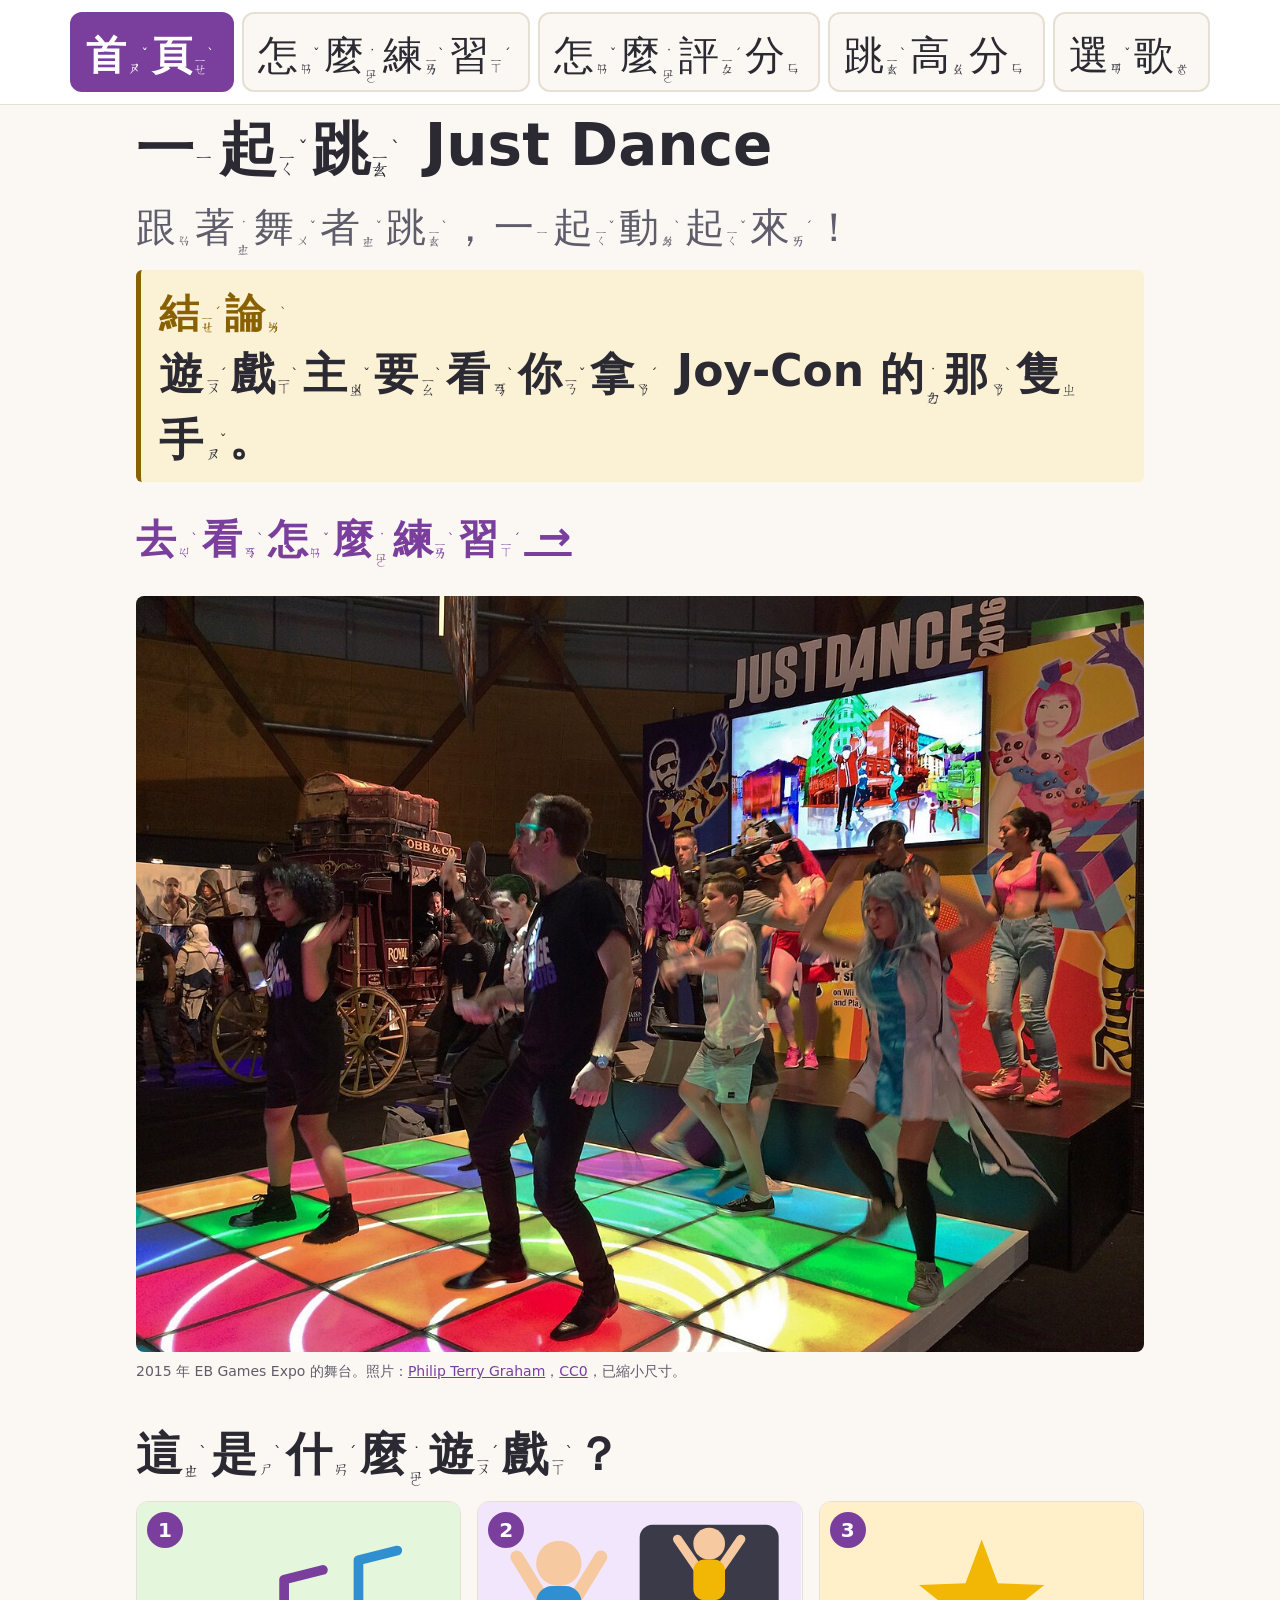
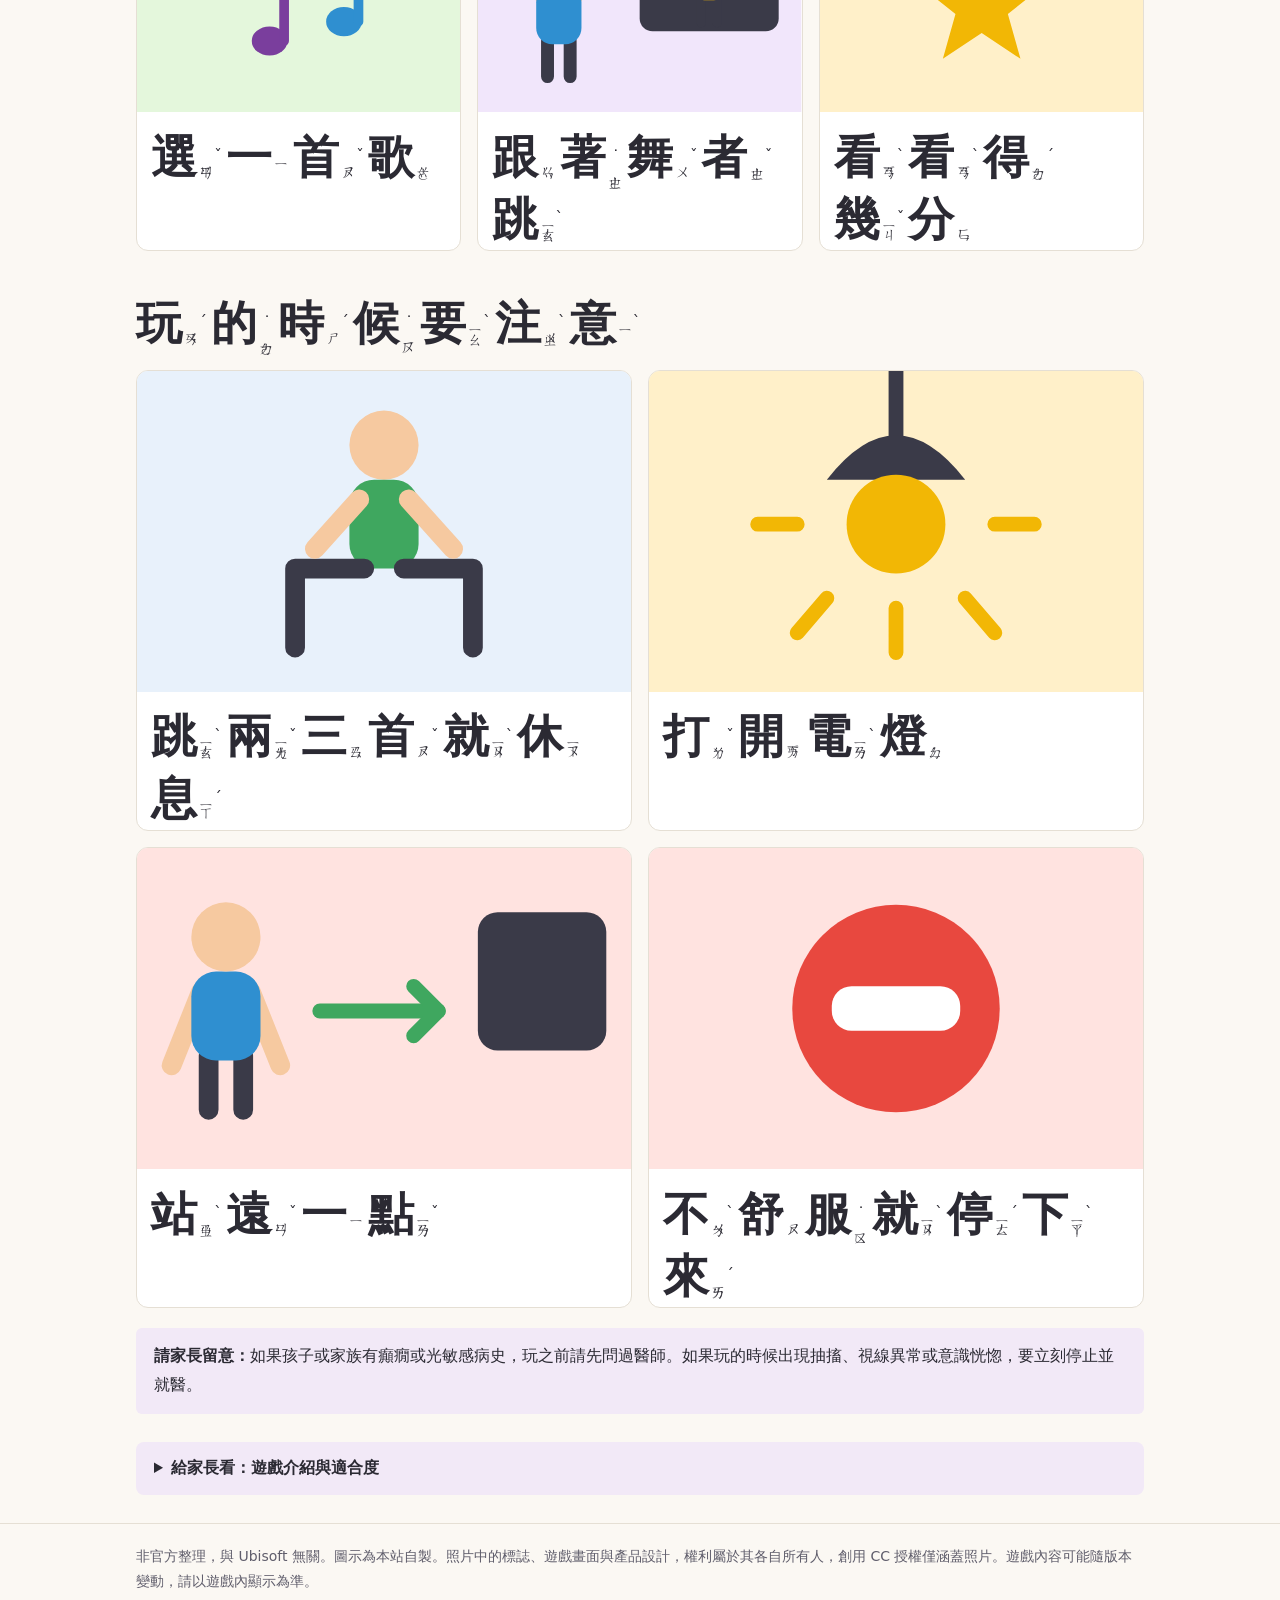
==== index.html @ 66cd0693 "Point home page link to the practice page Co-Authored-By: Claude Opus 5.5 <noreply@anthropic.com>" ====
<!doctype html>
<html lang="zh-Hant-TW">
<head>
  <meta charset="utf-8">
  <meta name="viewport" content="width=device-width, initial-scale=1">
  <title>Just Dance 親子指南</title>
  <meta name="description" content="用孩子看得懂的圖和注音，說明 Just Dance 怎麼玩、怎麼跳高分。">
  <meta property="og:type" content="website">
  <meta property="og:site_name" content="Just Dance 親子指南">
  <meta property="og:title" content="Just Dance 親子指南">
  <meta property="og:description" content="用孩子看得懂的圖和注音，說明 Just Dance 怎麼玩、怎麼跳高分。">
  <meta property="og:url" content="https://laibob0405.github.io/just-dance-guide/">
  <meta property="og:image" content="https://laibob0405.github.io/just-dance-guide/images/og-image.png">
  <meta property="og:image:width" content="1200">
  <meta property="og:image:height" content="630">
  <meta property="og:image:alt" content="扁平插圖：舉著 Joy-Con 跳舞的小人、音符和金色星星，標題是一起跳 Just Dance">
  <meta name="twitter:card" content="summary_large_image">
  <link rel="icon" href="favicon.svg" type="image/svg+xml">
  <link rel="icon" href="favicon-32.png" type="image/png" sizes="32x32">
  <link rel="apple-touch-icon" href="apple-touch-icon.png">
  <link rel="stylesheet" href="style.css?v=14">
  <script src="menu.js?v=14" defer></script>
</head>
<body>
  <header>
    <div class="wrap">
      <nav aria-label="主選單"><button type="button" class="menu-toggle" aria-expanded="false" aria-controls="main-menu"><svg viewBox="0 0 24 24" width="32" height="32" aria-hidden="true"><path d="M4 6H20M4 12H20M4 18H20" fill="none" stroke="currentColor" stroke-width="3" stroke-linecap="round"/></svg><span class="zy">選<span class="b" aria-hidden="true"><span class="s">ㄒㄩㄢ</span><span class="t">ˇ</span></span></span><span class="zy">單<span class="b" aria-hidden="true"><span class="s">ㄉㄢ</span></span></span></button><ul id="main-menu"><li><a href="index.html" aria-current="page"><span class="zy">首<span class="b" aria-hidden="true"><span class="s">ㄕㄡ</span><span class="t">ˇ</span></span></span><span class="zy">頁<span class="b" aria-hidden="true"><span class="s">ㄧㄝ</span><span class="t">ˋ</span></span></span></a></li><li><a href="kids.html"><span class="zy">怎<span class="b" aria-hidden="true"><span class="s">ㄗㄣ</span><span class="t">ˇ</span></span></span><span class="zy">麼<span class="b" aria-hidden="true"><span class="s">˙ㄇㄜ</span></span></span><span class="zy">練<span class="b" aria-hidden="true"><span class="s">ㄌㄧㄢ</span><span class="t">ˋ</span></span></span><span class="zy">習<span class="b" aria-hidden="true"><span class="s">ㄒㄧ</span><span class="t">ˊ</span></span></span></a></li><li><a href="scoring.html"><span class="zy">怎<span class="b" aria-hidden="true"><span class="s">ㄗㄣ</span><span class="t">ˇ</span></span></span><span class="zy">麼<span class="b" aria-hidden="true"><span class="s">˙ㄇㄜ</span></span></span><span class="zy">評<span class="b" aria-hidden="true"><span class="s">ㄆㄧㄥ</span><span class="t">ˊ</span></span></span><span class="zy">分<span class="b" aria-hidden="true"><span class="s">ㄈㄣ</span></span></span></a></li><li><a href="high-score.html"><span class="zy">跳<span class="b" aria-hidden="true"><span class="s">ㄊㄧㄠ</span><span class="t">ˋ</span></span></span><span class="zy">高<span class="b" aria-hidden="true"><span class="s">ㄍㄠ</span></span></span><span class="zy">分<span class="b" aria-hidden="true"><span class="s">ㄈㄣ</span></span></span></a></li><li><a href="songs.html"><span class="zy">選<span class="b" aria-hidden="true"><span class="s">ㄒㄩㄢ</span><span class="t">ˇ</span></span></span><span class="zy">歌<span class="b" aria-hidden="true"><span class="s">ㄍㄜ</span></span></span></a></li></ul></nav>
    </div>
  </header>
  <main class="wrap">

    <h1><span class="zy">一<span class="b" aria-hidden="true"><span class="s">ㄧ</span></span></span><span class="zy">起<span class="b" aria-hidden="true"><span class="s">ㄑㄧ</span><span class="t">ˇ</span></span></span><span class="zy">跳<span class="b" aria-hidden="true"><span class="s">ㄊㄧㄠ</span><span class="t">ˋ</span></span></span> Just Dance</h1>
    <p class="lead"><span class="zy">跟<span class="b" aria-hidden="true"><span class="s">ㄍㄣ</span></span></span><span class="zy">著<span class="b" aria-hidden="true"><span class="s">˙ㄓㄜ</span></span></span><span class="zy">舞<span class="b" aria-hidden="true"><span class="s">ㄨ</span><span class="t">ˇ</span></span></span><span class="zy">者<span class="b" aria-hidden="true"><span class="s">ㄓㄜ</span><span class="t">ˇ</span></span></span><span class="zy">跳<span class="b" aria-hidden="true"><span class="s">ㄊㄧㄠ</span><span class="t">ˋ</span></span><span class="p">，</span></span><span class="zy">一<span class="b" aria-hidden="true"><span class="s">ㄧ</span></span></span><span class="zy">起<span class="b" aria-hidden="true"><span class="s">ㄑㄧ</span><span class="t">ˇ</span></span></span><span class="zy">動<span class="b" aria-hidden="true"><span class="s">ㄉㄨㄥ</span><span class="t">ˋ</span></span></span><span class="zy">起<span class="b" aria-hidden="true"><span class="s">ㄑㄧ</span><span class="t">ˇ</span></span></span><span class="zy">來<span class="b" aria-hidden="true"><span class="s">ㄌㄞ</span><span class="t">ˊ</span></span><span class="p">！</span></span></p>
    <div class="key"><span class="label"><span class="zy">結<span class="b" aria-hidden="true"><span class="s">ㄐㄧㄝ</span><span class="t">ˊ</span></span></span><span class="zy">論<span class="b" aria-hidden="true"><span class="s">ㄌㄨㄣ</span><span class="t">ˋ</span></span></span></span><p><span class="zy">遊<span class="b" aria-hidden="true"><span class="s">ㄧㄡ</span><span class="t">ˊ</span></span></span><span class="zy">戲<span class="b" aria-hidden="true"><span class="s">ㄒㄧ</span><span class="t">ˋ</span></span></span><span class="zy">主<span class="b" aria-hidden="true"><span class="s">ㄓㄨ</span><span class="t">ˇ</span></span></span><span class="zy">要<span class="b" aria-hidden="true"><span class="s">ㄧㄠ</span><span class="t">ˋ</span></span></span><span class="zy">看<span class="b" aria-hidden="true"><span class="s">ㄎㄢ</span><span class="t">ˋ</span></span></span><span class="zy">你<span class="b" aria-hidden="true"><span class="s">ㄋㄧ</span><span class="t">ˇ</span></span></span><span class="zy">拿<span class="b" aria-hidden="true"><span class="s">ㄋㄚ</span><span class="t">ˊ</span></span></span> Joy-Con <span class="zy">的<span class="b" aria-hidden="true"><span class="s">˙ㄉㄜ</span></span></span><span class="zy">那<span class="b" aria-hidden="true"><span class="s">ㄋㄚ</span><span class="t">ˋ</span></span></span><span class="zy">隻<span class="b" aria-hidden="true"><span class="s">ㄓ</span></span></span><span class="zy">手<span class="b" aria-hidden="true"><span class="s">ㄕㄡ</span><span class="t">ˇ</span></span><span class="p">。</span></span></p></div>
    <p><a class="cta" href="kids.html"><span class="zy">去<span class="b" aria-hidden="true"><span class="s">ㄑㄩ</span><span class="t">ˋ</span></span></span><span class="zy">看<span class="b" aria-hidden="true"><span class="s">ㄎㄢ</span><span class="t">ˋ</span></span></span><span class="zy">怎<span class="b" aria-hidden="true"><span class="s">ㄗㄣ</span><span class="t">ˇ</span></span></span><span class="zy">麼<span class="b" aria-hidden="true"><span class="s">˙ㄇㄜ</span></span></span><span class="zy">練<span class="b" aria-hidden="true"><span class="s">ㄌㄧㄢ</span><span class="t">ˋ</span></span></span><span class="zy">習<span class="b" aria-hidden="true"><span class="s">ㄒㄧ</span><span class="t">ˊ</span></span></span> →</a></p>
    <figure class="hero"><img src="images/eb-games-expo-2015.jpg" width="1280" height="960" alt="展場的發光舞台上，幾位玩家跟著 Just Dance 2016 的大螢幕一起跳舞" fetchpriority="high"><figcaption>2015 年 EB Games Expo 的舞台。照片：<a href="https://commons.wikimedia.org/wiki/File:EB_Games_Expo_2015_-_Just_Dance_2016.JPG">Philip Terry Graham</a>，<a href="https://creativecommons.org/publicdomain/zero/1.0/deed.zh-hant">CC0</a>，已縮小尺寸。</figcaption></figure>

    <h2><span class="zy">這<span class="b" aria-hidden="true"><span class="s">ㄓㄜ</span><span class="t">ˋ</span></span></span><span class="zy">是<span class="b" aria-hidden="true"><span class="s">ㄕ</span><span class="t">ˋ</span></span></span><span class="zy">什<span class="b" aria-hidden="true"><span class="s">ㄕㄣ</span><span class="t">ˊ</span></span></span><span class="zy">麼<span class="b" aria-hidden="true"><span class="s">˙ㄇㄜ</span></span></span><span class="zy">遊<span class="b" aria-hidden="true"><span class="s">ㄧㄡ</span><span class="t">ˊ</span></span></span><span class="zy">戲<span class="b" aria-hidden="true"><span class="s">ㄒㄧ</span><span class="t">ˋ</span></span><span class="p">？</span></span></h2>
    <ol class="cards">
<li><svg viewBox="0 0 200 130" role="img" aria-label="選一首歌"><rect width="200" height="130" fill="#e4f7dc"/><ellipse cx="82" cy="86" rx="11" ry="9" fill="#7a3e9d"/><path d="M91 86V48l24 -6" fill="none" stroke="#7a3e9d" stroke-width="6" stroke-linecap="round" stroke-linejoin="round"/><ellipse cx="128" cy="74" rx="11" ry="9" fill="#2f8fd0"/><path d="M137 74V36l24 -6" fill="none" stroke="#2f8fd0" stroke-width="6" stroke-linecap="round" stroke-linejoin="round"/></svg><h3><span class="zy">選<span class="b" aria-hidden="true"><span class="s">ㄒㄩㄢ</span><span class="t">ˇ</span></span></span><span class="zy">一<span class="b" aria-hidden="true"><span class="s">ㄧ</span></span></span><span class="zy">首<span class="b" aria-hidden="true"><span class="s">ㄕㄡ</span><span class="t">ˇ</span></span></span><span class="zy">歌<span class="b" aria-hidden="true"><span class="s">ㄍㄜ</span></span></span></h3></li>
<li><svg viewBox="0 0 200 130" role="img" aria-label="跟著電視裡的舞者跳"><rect width="200" height="130" fill="#f1e6fb"/><rect x="100" y="14" width="86" height="66" rx="8" fill="#3a3a48"/><g transform="translate(143 16) scale(.7) translate(-100 0)"><path d="M90 36L72 10" fill="none" stroke="#f6c9a0" stroke-width="8" stroke-linecap="round" stroke-linejoin="round"/><path d="M110 36L128 10" fill="none" stroke="#f6c9a0" stroke-width="8" stroke-linecap="round" stroke-linejoin="round"/><path d="M93 62V84M107 62V84" fill="none" stroke="#3a3a48" stroke-width="8" stroke-linecap="round" stroke-linejoin="round"/><rect x="86" y="28" width="28" height="36" rx="10" fill="#f2b705"/><circle cx="100" cy="14" r="14" fill="#f6c9a0"/></g><path d="M40 60L24 34" fill="none" stroke="#f6c9a0" stroke-width="8" stroke-linecap="round" stroke-linejoin="round"/><path d="M60 60L76 34" fill="none" stroke="#f6c9a0" stroke-width="8" stroke-linecap="round" stroke-linejoin="round"/><path d="M43 86V108M57 86V108" fill="none" stroke="#3a3a48" stroke-width="8" stroke-linecap="round" stroke-linejoin="round"/><rect x="36" y="52" width="28" height="36" rx="10" fill="#2f8fd0"/><circle cx="50" cy="38" r="14" fill="#f6c9a0"/></svg><h3><span class="zy">跟<span class="b" aria-hidden="true"><span class="s">ㄍㄣ</span></span></span><span class="zy">著<span class="b" aria-hidden="true"><span class="s">˙ㄓㄜ</span></span></span><span class="zy">舞<span class="b" aria-hidden="true"><span class="s">ㄨ</span><span class="t">ˇ</span></span></span><span class="zy">者<span class="b" aria-hidden="true"><span class="s">ㄓㄜ</span><span class="t">ˇ</span></span></span><span class="zy">跳<span class="b" aria-hidden="true"><span class="s">ㄊㄧㄠ</span><span class="t">ˋ</span></span></span></h3></li>
<li><svg viewBox="0 0 200 130" role="img" aria-label="看看得幾分"><rect width="200" height="130" fill="#fff0c9"/><polygon points="100.0,23.2 110.0,50.2 138.8,51.4 116.2,69.3 124.0,97.0 100.0,81.0 76.0,97.0 83.8,69.3 61.2,51.4 90.0,50.2" fill="#f2b705"/></svg><h3><span class="zy">看<span class="b" aria-hidden="true"><span class="s">ㄎㄢ</span><span class="t">ˋ</span></span></span><span class="zy">看<span class="b" aria-hidden="true"><span class="s">ㄎㄢ</span><span class="t">ˋ</span></span></span><span class="zy">得<span class="b" aria-hidden="true"><span class="s">ㄉㄜ</span><span class="t">ˊ</span></span></span><span class="zy">幾<span class="b" aria-hidden="true"><span class="s">ㄐㄧ</span><span class="t">ˇ</span></span></span><span class="zy">分<span class="b" aria-hidden="true"><span class="s">ㄈㄣ</span></span></span></h3></li>
</ol>

    <h2><span class="zy">玩<span class="b" aria-hidden="true"><span class="s">ㄨㄢ</span><span class="t">ˊ</span></span></span><span class="zy">的<span class="b" aria-hidden="true"><span class="s">˙ㄉㄜ</span></span></span><span class="zy">時<span class="b" aria-hidden="true"><span class="s">ㄕ</span><span class="t">ˊ</span></span></span><span class="zy">候<span class="b" aria-hidden="true"><span class="s">˙ㄏㄡ</span></span></span><span class="zy">要<span class="b" aria-hidden="true"><span class="s">ㄧㄠ</span><span class="t">ˋ</span></span></span><span class="zy">注<span class="b" aria-hidden="true"><span class="s">ㄓㄨ</span><span class="t">ˋ</span></span></span><span class="zy">意<span class="b" aria-hidden="true"><span class="s">ㄧ</span><span class="t">ˋ</span></span></span></h2>
    <ul class="cards two">
<li><svg viewBox="0 0 200 130" role="img" aria-label="跳累了坐下來休息"><rect width="200" height="130" fill="#e8f1fb"/><circle cx="100" cy="30" r="14" fill="#f6c9a0"/><rect x="86" y="44" width="28" height="36" rx="10" fill="#3fa75f"/><path d="M92 80H64V112M108 80H136V112" fill="none" stroke="#3a3a48" stroke-width="8" stroke-linecap="round" stroke-linejoin="round"/><path d="M90 52L72 72M110 52L128 72" fill="none" stroke="#f6c9a0" stroke-width="8" stroke-linecap="round" stroke-linejoin="round"/></svg><h3><span class="zy">跳<span class="b" aria-hidden="true"><span class="s">ㄊㄧㄠ</span><span class="t">ˋ</span></span></span><span class="zy">兩<span class="b" aria-hidden="true"><span class="s">ㄌㄧㄤ</span><span class="t">ˇ</span></span></span><span class="zy">三<span class="b" aria-hidden="true"><span class="s">ㄙㄢ</span></span></span><span class="zy">首<span class="b" aria-hidden="true"><span class="s">ㄕㄡ</span><span class="t">ˇ</span></span></span><span class="zy">就<span class="b" aria-hidden="true"><span class="s">ㄐㄧㄡ</span><span class="t">ˋ</span></span></span><span class="zy">休<span class="b" aria-hidden="true"><span class="s">ㄒㄧㄡ</span></span></span><span class="zy">息<span class="b" aria-hidden="true"><span class="s">ㄒㄧ</span><span class="t">ˊ</span></span></span></h3></li>
<li><svg viewBox="0 0 200 130" role="img" aria-label="打開電燈"><rect width="200" height="130" fill="#fff0c9"/><path d="M100 0V26" fill="none" stroke="#3a3a48" stroke-width="6" stroke-linecap="round" stroke-linejoin="round"/><path d="M72 44q28-36 56 0z" fill="#3a3a48"/><circle cx="100" cy="62" r="20" fill="#f2b705"/><path d="M60 62H44M140 62H156M72 92L60 106M128 92L140 106M100 96V114" fill="none" stroke="#f2b705" stroke-width="6" stroke-linecap="round" stroke-linejoin="round"/></svg><h3><span class="zy">打<span class="b" aria-hidden="true"><span class="s">ㄉㄚ</span><span class="t">ˇ</span></span></span><span class="zy">開<span class="b" aria-hidden="true"><span class="s">ㄎㄞ</span></span></span><span class="zy">電<span class="b" aria-hidden="true"><span class="s">ㄉㄧㄢ</span><span class="t">ˋ</span></span></span><span class="zy">燈<span class="b" aria-hidden="true"><span class="s">ㄉㄥ</span></span></span></h3></li>
<li><svg viewBox="0 0 200 130" role="img" aria-label="站得離電視遠一點"><rect width="200" height="130" fill="#ffe3e0"/><rect x="138" y="26" width="52" height="56" rx="8" fill="#3a3a48"/><path d="M26 58L14 88" fill="none" stroke="#f6c9a0" stroke-width="8" stroke-linecap="round" stroke-linejoin="round"/><path d="M46 58L58 88" fill="none" stroke="#f6c9a0" stroke-width="8" stroke-linecap="round" stroke-linejoin="round"/><path d="M29 84V106M43 84V106" fill="none" stroke="#3a3a48" stroke-width="8" stroke-linecap="round" stroke-linejoin="round"/><rect x="22" y="50" width="28" height="36" rx="10" fill="#2f8fd0"/><circle cx="36" cy="36" r="14" fill="#f6c9a0"/><path d="M74 66H122" fill="none" stroke="#3fa75f" stroke-width="6" stroke-linecap="round" stroke-linejoin="round"/><path d="M112 56l10 10-10 10" fill="none" stroke="#3fa75f" stroke-width="6" stroke-linecap="round" stroke-linejoin="round"/></svg><h3><span class="zy">站<span class="b" aria-hidden="true"><span class="s">ㄓㄢ</span><span class="t">ˋ</span></span></span><span class="zy">遠<span class="b" aria-hidden="true"><span class="s">ㄩㄢ</span><span class="t">ˇ</span></span></span><span class="zy">一<span class="b" aria-hidden="true"><span class="s">ㄧ</span></span></span><span class="zy">點<span class="b" aria-hidden="true"><span class="s">ㄉㄧㄢ</span><span class="t">ˇ</span></span></span></h3></li>
<li><svg viewBox="0 0 200 130" role="img" aria-label="不舒服就停下來"><rect width="200" height="130" fill="#ffe3e0"/><circle cx="100" cy="65" r="42" fill="#e8483f"/><rect x="74" y="56" width="52" height="18" rx="8" fill="#fff"/></svg><h3><span class="zy">不<span class="b" aria-hidden="true"><span class="s">ㄅㄨ</span><span class="t">ˋ</span></span></span><span class="zy">舒<span class="b" aria-hidden="true"><span class="s">ㄕㄨ</span></span></span><span class="zy">服<span class="b" aria-hidden="true"><span class="s">˙ㄈㄨ</span></span></span><span class="zy">就<span class="b" aria-hidden="true"><span class="s">ㄐㄧㄡ</span><span class="t">ˋ</span></span></span><span class="zy">停<span class="b" aria-hidden="true"><span class="s">ㄊㄧㄥ</span><span class="t">ˊ</span></span></span><span class="zy">下<span class="b" aria-hidden="true"><span class="s">ㄒㄧㄚ</span><span class="t">ˋ</span></span></span><span class="zy">來<span class="b" aria-hidden="true"><span class="s">ㄌㄞ</span><span class="t">ˊ</span></span></span></h3></li>
</ul>


    <div class="note"><strong>請家長留意：</strong>如果孩子或家族有癲癇或光敏感病史，玩之前請先問過醫師。如果玩的時候出現抽搐、視線異常或意識恍惚，要立刻停止並就醫。</div>

    <details class="parent"><summary>給家長看：遊戲介紹與適合度</summary>

      <p>Just Dance（舞力全開）是 Ubisoft 推出的音樂體感遊戲，第一代在 2009 年登上 Wii，之後幾乎每年都出新版本。各版本玩法大致相同，主要差在歌單和線上服務，所以通常不必每一款都買。Switch 2 也能玩，有評測提到新版 Joy-Con 和舊版玩起來沒有明顯差別。</p>
      <div class="table-scroll"><table>
        <thead><tr><th>偵測方式</th><th>說明</th></tr></thead>
        <tbody>
          <tr><td>Joy-Con</td><td>Switch 上最常見的玩法，主要偵測拿著它的那隻手</td></tr>
          <tr><td>手機 App</td><td>把手機當控制器，適合多人同樂，一個房間最多 6 人</td></tr>
          <tr><td>Camera Controller</td><td>透過手機 App 用鏡頭偵測動作，僅限單人，也不是每首歌都支援</td></tr>
        </tbody>
      </table></div>
      <p>小一、小三左右的孩子不用記按鍵就能玩，但要留意歌詞和舞蹈內容、線上功能（可用 Switch 家長監護限制），以及手足間的分數比較。畫面鮮豔刺眼時，建議一次玩 2 到 3 首、一天約 20 到 30 分鐘，開著室內燈並調低電視亮度。</p>
      <figure><img src="images/fan-expo-2014.jpg" width="960" height="640" alt="四位玩家單手拿著控制器，看著螢幕一起跳 Just Dance" loading="lazy"><figcaption>玩家單手拿著控制器跟著跳。2014 年 Fan Expo，使用 Wii 系列控制器。照片：<a href="https://commons.wikimedia.org/wiki/File:Fan_Expo_2014_-_Just_Dance_(9669642682).jpg">jareed</a>，<a href="https://creativecommons.org/licenses/by/2.0/deed.zh-hant">CC BY 2.0</a>，已縮小尺寸。</figcaption></figure>
      <figure><img src="images/gamescom-2015.jpg" width="960" height="700" alt="兩位穿著騎士盔甲服裝的人，背對鏡頭跟著螢幕跳 Just Dance" loading="lazy"><figcaption>盔甲騎士也能跳。2015 年 Gamescom。照片：<a href="https://commons.wikimedia.org/wiki/File:Just_Dance_at_Gamescom_2015_(20241598168).jpg">Sergey Galyonkin</a>，<a href="https://creativecommons.org/licenses/by-sa/2.0/deed.zh-hant">CC BY-SA 2.0</a>，已縮小尺寸。</figcaption></figure>
    
</details>
  </main>
  <footer>
    <div class="wrap">非官方整理，與 Ubisoft 無關。圖示為本站自製。照片中的標誌、遊戲畫面與產品設計，權利屬於其各自所有人，創用 CC 授權僅涵蓋照片。遊戲內容可能隨版本變動，請以遊戲內顯示為準。</div>
  </footer>
</body>
</html>
---- style.css ----
:root {
  --bg: #fbf8f3;
  --surface: #ffffff;
  --text: #2b2a33;
  --muted: #5f5d6b;
  --line: #e5dfd4;
  --accent: #7a3e9d;
  --accent-soft: #f2e9f7;
  --gold: #8a6100;
  --gold-soft: #fbf1d5;
}

@media (prefers-color-scheme: dark) {
  :root {
    --bg: #1d1c23;
    --surface: #272630;
    --text: #eeecf2;
    --muted: #b5b2c0;
    --line: #3d3b49;
    --accent: #d3a6ec;
    --accent-soft: #352c40;
    --gold: #eec766;
    --gold-soft: #3a3120;
  }
}

* { box-sizing: border-box; }

body {
  margin: 0;
  background: var(--bg);
  color: var(--text);
  font-family: "Noto Sans TC", "Microsoft JhengHei", "PingFang TC", system-ui, sans-serif;
  font-size: 18px;
  line-height: 1.8;
}

a { color: var(--accent); }

.zy {
  display: inline-flex;
  align-items: center;
  margin-right: 4px;
  white-space: nowrap;
  vertical-align: middle;
  line-height: 1;
}

.zy .b {
  display: inline-flex;
  align-items: center;
  margin-left: 2px;
  font-size: 0.33em;
  font-weight: 400;
  line-height: 1;
}

.zy .s {
  writing-mode: vertical-rl;
  text-orientation: upright;
  letter-spacing: 0;
  line-height: 1;
}

.zy .t { line-height: 1; }

.zy .p { margin-left: 2px; }

header {
  background: var(--surface);
  border-bottom: 1px solid var(--line);
}

.wrap {
  max-width: 1040px;
  margin: 0 auto;
  padding: 0 16px;
}

header .wrap { max-width: 1240px; }

nav ul {
  display: flex;
  flex-wrap: wrap;
  justify-content: center;
  gap: 8px;
  margin: 0;
  padding: 12px 0;
  list-style: none;
  line-height: 1.5;
}

nav a {
  display: block;
  padding: 8px 14px;
  background: var(--bg);
  border: 2px solid var(--line);
  border-radius: 12px;
  color: var(--text);
  font-size: 40px;
  text-align: center;
  text-decoration: none;
}

nav a:hover { border-color: var(--accent); }

nav a:focus-visible {
  outline: 3px solid var(--accent);
  outline-offset: 2px;
}

nav a[aria-current="page"] {
  background: var(--accent);
  border-color: var(--accent);
  color: var(--surface);
  font-weight: 700;
}

.menu-toggle { display: none; }

@media (max-width: 520px) {
  nav ul { display: grid; grid-template-columns: 1fr; }

  nav.collapsible { padding: 12px 0; }

  nav.collapsible ul { padding-bottom: 0; }

  nav.collapsible:not(.open) ul { display: none; }

  nav.collapsible .menu-toggle {
    display: flex;
    align-items: center;
    justify-content: center;
    gap: 10px;
    width: 100%;
    padding: 8px 14px;
    background: var(--bg);
    border: 2px solid var(--line);
    border-radius: 12px;
    color: var(--text);
    font: inherit;
    font-size: 40px;
    font-weight: 700;
    cursor: pointer;
  }

  nav.collapsible .menu-toggle:focus-visible {
    outline: 3px solid var(--accent);
    outline-offset: 2px;
  }
}

main { padding: 24px 0 40px; }

h1 {
  margin: 0 0 8px;
  font-size: 58px;
  line-height: 1.4;
}

h2 {
  margin: 36px 0 12px;
  font-size: 46px;
  line-height: 1.4;
}

.lead {
  margin: 0 0 12px;
  color: var(--muted);
  font-size: 40px;
  line-height: 1.5;
}

.big {
  font-size: 40px;
  font-weight: 700;
  line-height: 1.5;
}

.key {
  margin: 16px 0;
  padding: 12px 18px;
  background: var(--gold-soft);
  border-left: 5px solid var(--gold);
  border-radius: 6px;
}

.key .label {
  display: block;
  color: var(--gold);
  font-size: 40px;
  font-weight: 700;
  line-height: 1.4;
}

.key p {
  margin: 0;
  font-size: 44px;
  font-weight: 700;
  line-height: 1.5;
}

.note {
  margin: 20px 0;
  padding: 14px 18px;
  background: var(--accent-soft);
  border-radius: 6px;
  font-size: 16px;
}

.cta {
  font-size: 40px;
  font-weight: 700;
}

.cards {
  display: grid;
  grid-template-columns: repeat(auto-fit, minmax(220px, 1fr));
  gap: 16px;
  padding: 0;
  list-style: none;
  counter-reset: card;
}

.cards.two { grid-template-columns: repeat(2, minmax(0, 1fr)); }

@media (max-width: 520px) {
  .cards.two { grid-template-columns: 1fr; }
  h1 { font-size: 48px; }
  h2 { font-size: 42px; }
  .cards h3 { font-size: 42px; }
}

.cards li {
  position: relative;
  overflow: hidden;
  background: var(--surface);
  border: 1px solid var(--line);
  border-radius: 12px;
  counter-increment: card;
}

ol.cards li::before {
  content: counter(card);
  position: absolute;
  top: 10px;
  left: 10px;
  width: 36px;
  height: 36px;
  border-radius: 50%;
  background: var(--accent);
  color: var(--surface);
  font-size: 20px;
  font-weight: 700;
  line-height: 36px;
  text-align: center;
}

.cards svg {
  display: block;
  width: 100%;
  height: auto;
}

.cards h3 {
  margin: 10px 14px 4px;
  font-size: 46px;
  line-height: 1.35;
}

.cards p {
  margin: 0 14px 14px;
  font-size: 40px;
  line-height: 1.5;
}

.ratings {
  display: grid;
  gap: 8px;
  padding: 0;
  list-style: none;
}

.ratings li {
  display: grid;
  grid-template-columns: 170px 130px 1fr;
  align-items: center;
  gap: 12px;
  padding: 8px 14px;
  background: var(--surface);
  border: 1px solid var(--line);
  border-radius: 10px;
  font-size: 40px;
  line-height: 1.4;
}

.stars {
  display: block;
  width: 130px;
  height: auto;
}

@media (max-width: 520px) {
  .ratings li { grid-template-columns: 150px 1fr; }
  .ratings li span { grid-column: 1 / -1; }
}

figure { margin: 24px 0; }

figure img {
  display: block;
  width: 100%;
  height: auto;
  border-radius: 8px;
}

.hero img {
  width: auto;
  max-width: 100%;
  margin: 0 auto;
}

figcaption {
  margin-top: 8px;
  color: var(--muted);
  font-size: 14px;
  line-height: 1.6;
}

details.parent {
  margin: 28px 0;
  padding: 12px 18px;
  background: var(--accent-soft);
  border-radius: 8px;
  font-size: 16px;
}

details.parent summary {
  font-weight: 700;
  cursor: pointer;
}

.table-scroll { overflow-x: auto; }

table {
  width: 100%;
  border-collapse: collapse;
  font-size: 15px;
}

th, td {
  padding: 8px;
  border-bottom: 1px solid var(--line);
  text-align: left;
  vertical-align: top;
}

th { white-space: nowrap; }

footer {
  padding: 20px 0 32px;
  border-top: 1px solid var(--line);
  color: var(--muted);
  font-size: 14px;
}
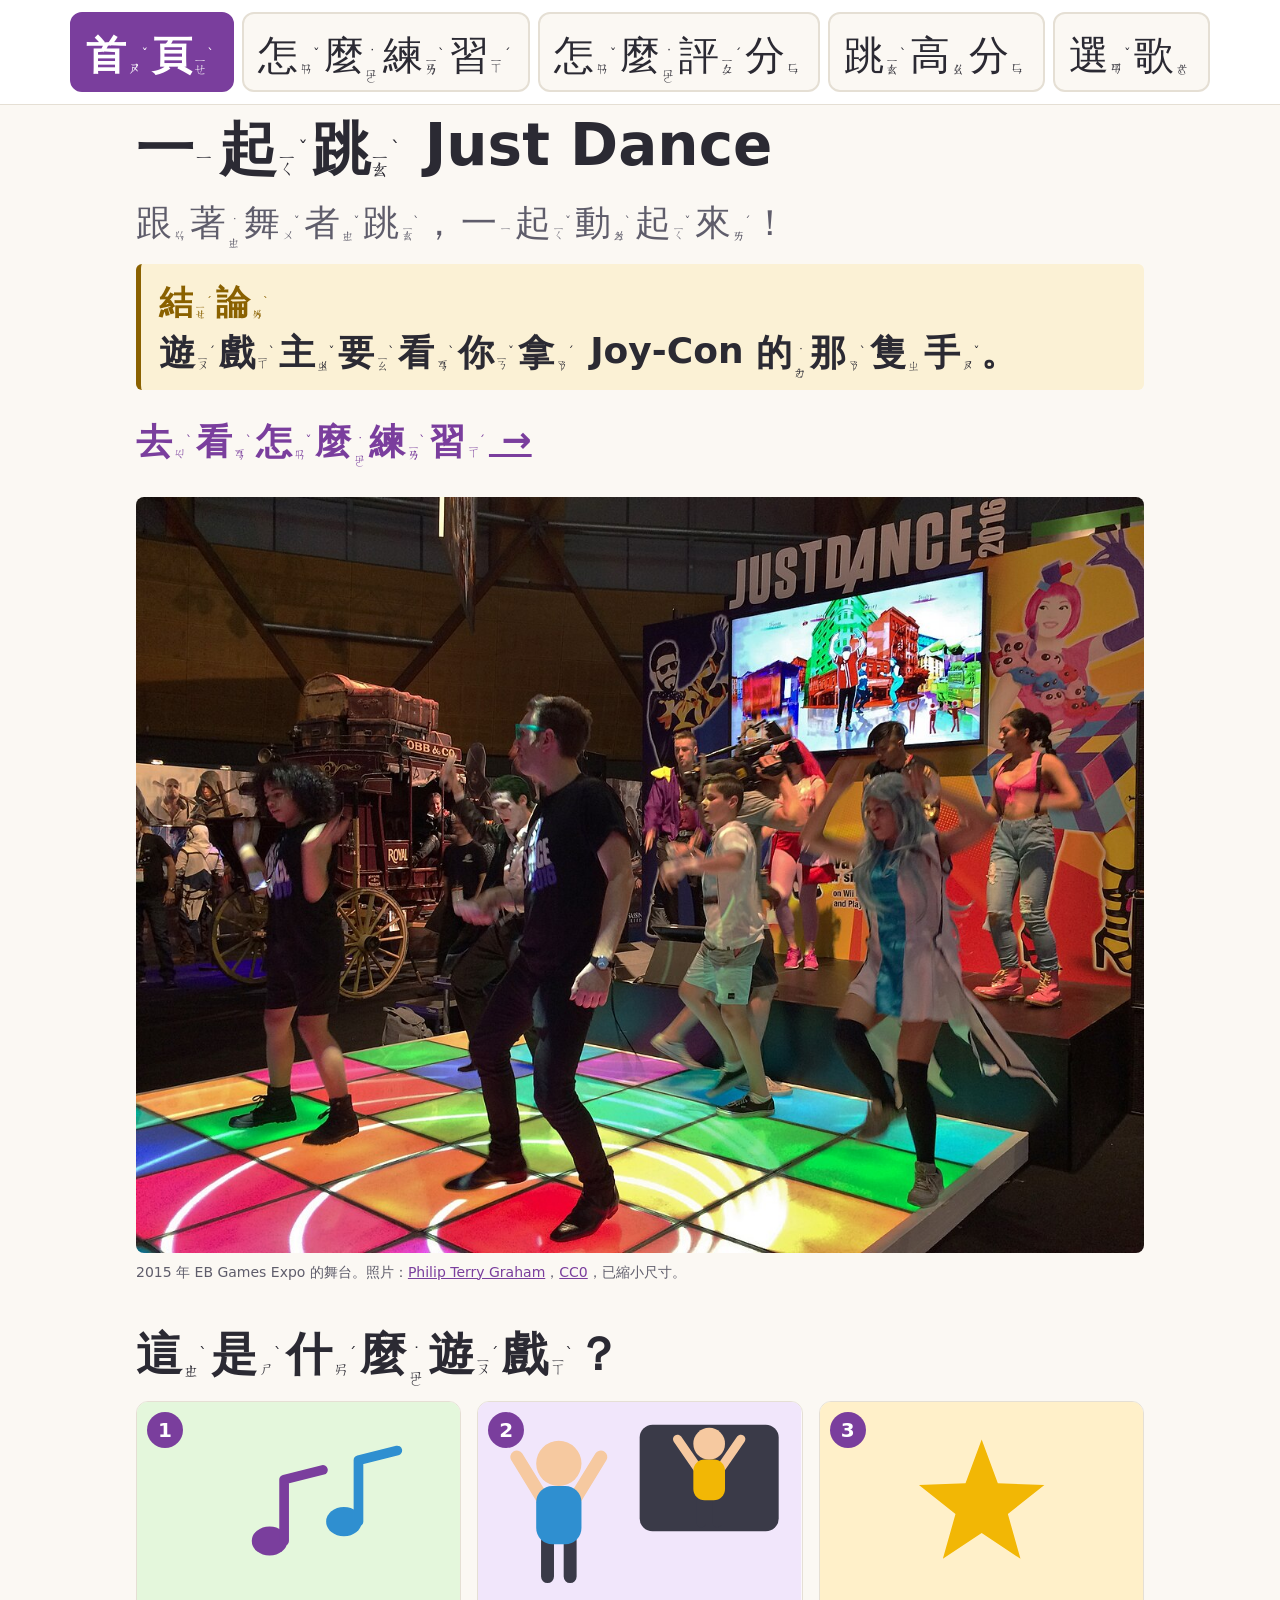
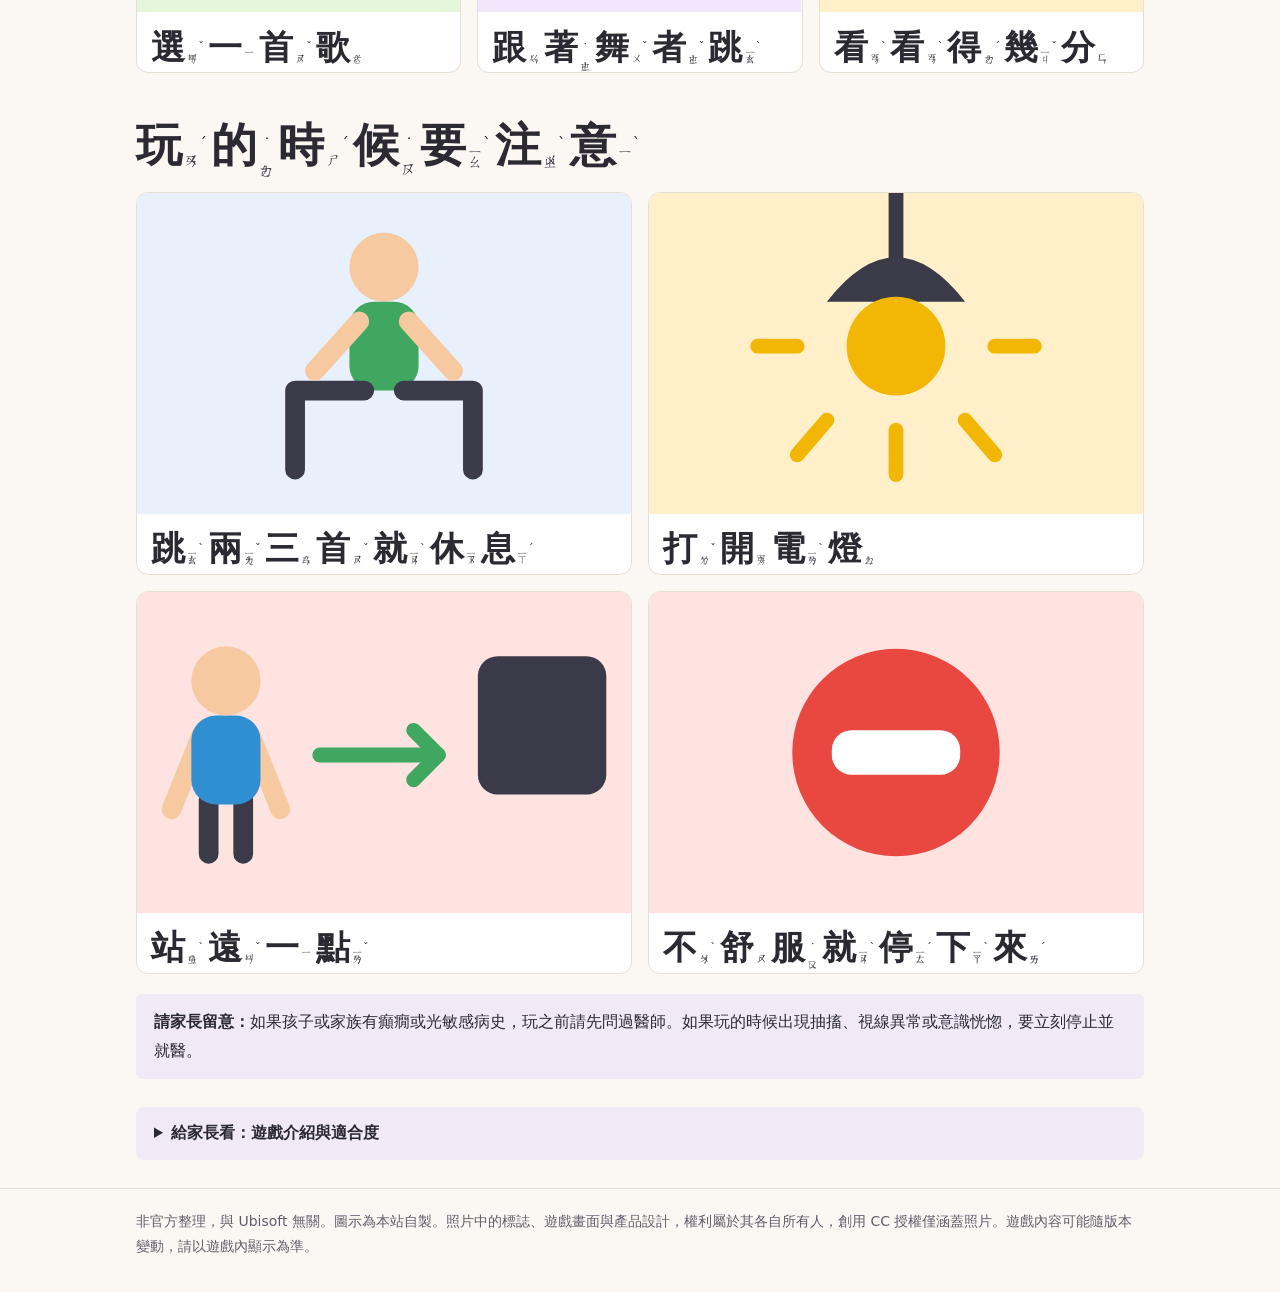
==== commit da91a6d4: "Fit short boxed text on one line with row cards and smaller type Co-Authored-By: Claude Opus 5.5 <no" ====
--- a/index.html
+++ b/index.html
@@ -18,8 +18,8 @@
   <link rel="icon" href="favicon.svg" type="image/svg+xml">
   <link rel="icon" href="favicon-32.png" type="image/png" sizes="32x32">
   <link rel="apple-touch-icon" href="apple-touch-icon.png">
-  <link rel="stylesheet" href="style.css?v=14">
-  <script src="menu.js?v=14" defer></script>
+  <link rel="stylesheet" href="style.css?v=15">
+  <script src="menu.js?v=15" defer></script>
 </head>
 <body>
   <header>
@@ -37,17 +37,17 @@
 
     <h2><span class="zy">這<span class="b" aria-hidden="true"><span class="s">ㄓㄜ</span><span class="t">ˋ</span></span></span><span class="zy">是<span class="b" aria-hidden="true"><span class="s">ㄕ</span><span class="t">ˋ</span></span></span><span class="zy">什<span class="b" aria-hidden="true"><span class="s">ㄕㄣ</span><span class="t">ˊ</span></span></span><span class="zy">麼<span class="b" aria-hidden="true"><span class="s">˙ㄇㄜ</span></span></span><span class="zy">遊<span class="b" aria-hidden="true"><span class="s">ㄧㄡ</span><span class="t">ˊ</span></span></span><span class="zy">戲<span class="b" aria-hidden="true"><span class="s">ㄒㄧ</span><span class="t">ˋ</span></span><span class="p">？</span></span></h2>
     <ol class="cards">
-<li><svg viewBox="0 0 200 130" role="img" aria-label="選一首歌"><rect width="200" height="130" fill="#e4f7dc"/><ellipse cx="82" cy="86" rx="11" ry="9" fill="#7a3e9d"/><path d="M91 86V48l24 -6" fill="none" stroke="#7a3e9d" stroke-width="6" stroke-linecap="round" stroke-linejoin="round"/><ellipse cx="128" cy="74" rx="11" ry="9" fill="#2f8fd0"/><path d="M137 74V36l24 -6" fill="none" stroke="#2f8fd0" stroke-width="6" stroke-linecap="round" stroke-linejoin="round"/></svg><h3><span class="zy">選<span class="b" aria-hidden="true"><span class="s">ㄒㄩㄢ</span><span class="t">ˇ</span></span></span><span class="zy">一<span class="b" aria-hidden="true"><span class="s">ㄧ</span></span></span><span class="zy">首<span class="b" aria-hidden="true"><span class="s">ㄕㄡ</span><span class="t">ˇ</span></span></span><span class="zy">歌<span class="b" aria-hidden="true"><span class="s">ㄍㄜ</span></span></span></h3></li>
-<li><svg viewBox="0 0 200 130" role="img" aria-label="跟著電視裡的舞者跳"><rect width="200" height="130" fill="#f1e6fb"/><rect x="100" y="14" width="86" height="66" rx="8" fill="#3a3a48"/><g transform="translate(143 16) scale(.7) translate(-100 0)"><path d="M90 36L72 10" fill="none" stroke="#f6c9a0" stroke-width="8" stroke-linecap="round" stroke-linejoin="round"/><path d="M110 36L128 10" fill="none" stroke="#f6c9a0" stroke-width="8" stroke-linecap="round" stroke-linejoin="round"/><path d="M93 62V84M107 62V84" fill="none" stroke="#3a3a48" stroke-width="8" stroke-linecap="round" stroke-linejoin="round"/><rect x="86" y="28" width="28" height="36" rx="10" fill="#f2b705"/><circle cx="100" cy="14" r="14" fill="#f6c9a0"/></g><path d="M40 60L24 34" fill="none" stroke="#f6c9a0" stroke-width="8" stroke-linecap="round" stroke-linejoin="round"/><path d="M60 60L76 34" fill="none" stroke="#f6c9a0" stroke-width="8" stroke-linecap="round" stroke-linejoin="round"/><path d="M43 86V108M57 86V108" fill="none" stroke="#3a3a48" stroke-width="8" stroke-linecap="round" stroke-linejoin="round"/><rect x="36" y="52" width="28" height="36" rx="10" fill="#2f8fd0"/><circle cx="50" cy="38" r="14" fill="#f6c9a0"/></svg><h3><span class="zy">跟<span class="b" aria-hidden="true"><span class="s">ㄍㄣ</span></span></span><span class="zy">著<span class="b" aria-hidden="true"><span class="s">˙ㄓㄜ</span></span></span><span class="zy">舞<span class="b" aria-hidden="true"><span class="s">ㄨ</span><span class="t">ˇ</span></span></span><span class="zy">者<span class="b" aria-hidden="true"><span class="s">ㄓㄜ</span><span class="t">ˇ</span></span></span><span class="zy">跳<span class="b" aria-hidden="true"><span class="s">ㄊㄧㄠ</span><span class="t">ˋ</span></span></span></h3></li>
-<li><svg viewBox="0 0 200 130" role="img" aria-label="看看得幾分"><rect width="200" height="130" fill="#fff0c9"/><polygon points="100.0,23.2 110.0,50.2 138.8,51.4 116.2,69.3 124.0,97.0 100.0,81.0 76.0,97.0 83.8,69.3 61.2,51.4 90.0,50.2" fill="#f2b705"/></svg><h3><span class="zy">看<span class="b" aria-hidden="true"><span class="s">ㄎㄢ</span><span class="t">ˋ</span></span></span><span class="zy">看<span class="b" aria-hidden="true"><span class="s">ㄎㄢ</span><span class="t">ˋ</span></span></span><span class="zy">得<span class="b" aria-hidden="true"><span class="s">ㄉㄜ</span><span class="t">ˊ</span></span></span><span class="zy">幾<span class="b" aria-hidden="true"><span class="s">ㄐㄧ</span><span class="t">ˇ</span></span></span><span class="zy">分<span class="b" aria-hidden="true"><span class="s">ㄈㄣ</span></span></span></h3></li>
+<li><svg viewBox="0 0 200 130" role="img" aria-label="選一首歌"><rect width="200" height="130" fill="#e4f7dc"/><ellipse cx="82" cy="86" rx="11" ry="9" fill="#7a3e9d"/><path d="M91 86V48l24 -6" fill="none" stroke="#7a3e9d" stroke-width="6" stroke-linecap="round" stroke-linejoin="round"/><ellipse cx="128" cy="74" rx="11" ry="9" fill="#2f8fd0"/><path d="M137 74V36l24 -6" fill="none" stroke="#2f8fd0" stroke-width="6" stroke-linecap="round" stroke-linejoin="round"/></svg><div class="card-text"><h3><span class="zy">選<span class="b" aria-hidden="true"><span class="s">ㄒㄩㄢ</span><span class="t">ˇ</span></span></span><span class="zy">一<span class="b" aria-hidden="true"><span class="s">ㄧ</span></span></span><span class="zy">首<span class="b" aria-hidden="true"><span class="s">ㄕㄡ</span><span class="t">ˇ</span></span></span><span class="zy">歌<span class="b" aria-hidden="true"><span class="s">ㄍㄜ</span></span></span></h3></div></li>
+<li><svg viewBox="0 0 200 130" role="img" aria-label="跟著電視裡的舞者跳"><rect width="200" height="130" fill="#f1e6fb"/><rect x="100" y="14" width="86" height="66" rx="8" fill="#3a3a48"/><g transform="translate(143 16) scale(.7) translate(-100 0)"><path d="M90 36L72 10" fill="none" stroke="#f6c9a0" stroke-width="8" stroke-linecap="round" stroke-linejoin="round"/><path d="M110 36L128 10" fill="none" stroke="#f6c9a0" stroke-width="8" stroke-linecap="round" stroke-linejoin="round"/><path d="M93 62V84M107 62V84" fill="none" stroke="#3a3a48" stroke-width="8" stroke-linecap="round" stroke-linejoin="round"/><rect x="86" y="28" width="28" height="36" rx="10" fill="#f2b705"/><circle cx="100" cy="14" r="14" fill="#f6c9a0"/></g><path d="M40 60L24 34" fill="none" stroke="#f6c9a0" stroke-width="8" stroke-linecap="round" stroke-linejoin="round"/><path d="M60 60L76 34" fill="none" stroke="#f6c9a0" stroke-width="8" stroke-linecap="round" stroke-linejoin="round"/><path d="M43 86V108M57 86V108" fill="none" stroke="#3a3a48" stroke-width="8" stroke-linecap="round" stroke-linejoin="round"/><rect x="36" y="52" width="28" height="36" rx="10" fill="#2f8fd0"/><circle cx="50" cy="38" r="14" fill="#f6c9a0"/></svg><div class="card-text"><h3><span class="zy">跟<span class="b" aria-hidden="true"><span class="s">ㄍㄣ</span></span></span><span class="zy">著<span class="b" aria-hidden="true"><span class="s">˙ㄓㄜ</span></span></span><span class="zy">舞<span class="b" aria-hidden="true"><span class="s">ㄨ</span><span class="t">ˇ</span></span></span><span class="zy">者<span class="b" aria-hidden="true"><span class="s">ㄓㄜ</span><span class="t">ˇ</span></span></span><span class="zy">跳<span class="b" aria-hidden="true"><span class="s">ㄊㄧㄠ</span><span class="t">ˋ</span></span></span></h3></div></li>
+<li><svg viewBox="0 0 200 130" role="img" aria-label="看看得幾分"><rect width="200" height="130" fill="#fff0c9"/><polygon points="100.0,23.2 110.0,50.2 138.8,51.4 116.2,69.3 124.0,97.0 100.0,81.0 76.0,97.0 83.8,69.3 61.2,51.4 90.0,50.2" fill="#f2b705"/></svg><div class="card-text"><h3><span class="zy">看<span class="b" aria-hidden="true"><span class="s">ㄎㄢ</span><span class="t">ˋ</span></span></span><span class="zy">看<span class="b" aria-hidden="true"><span class="s">ㄎㄢ</span><span class="t">ˋ</span></span></span><span class="zy">得<span class="b" aria-hidden="true"><span class="s">ㄉㄜ</span><span class="t">ˊ</span></span></span><span class="zy">幾<span class="b" aria-hidden="true"><span class="s">ㄐㄧ</span><span class="t">ˇ</span></span></span><span class="zy">分<span class="b" aria-hidden="true"><span class="s">ㄈㄣ</span></span></span></h3></div></li>
 </ol>
 
     <h2><span class="zy">玩<span class="b" aria-hidden="true"><span class="s">ㄨㄢ</span><span class="t">ˊ</span></span></span><span class="zy">的<span class="b" aria-hidden="true"><span class="s">˙ㄉㄜ</span></span></span><span class="zy">時<span class="b" aria-hidden="true"><span class="s">ㄕ</span><span class="t">ˊ</span></span></span><span class="zy">候<span class="b" aria-hidden="true"><span class="s">˙ㄏㄡ</span></span></span><span class="zy">要<span class="b" aria-hidden="true"><span class="s">ㄧㄠ</span><span class="t">ˋ</span></span></span><span class="zy">注<span class="b" aria-hidden="true"><span class="s">ㄓㄨ</span><span class="t">ˋ</span></span></span><span class="zy">意<span class="b" aria-hidden="true"><span class="s">ㄧ</span><span class="t">ˋ</span></span></span></h2>
     <ul class="cards two">
-<li><svg viewBox="0 0 200 130" role="img" aria-label="跳累了坐下來休息"><rect width="200" height="130" fill="#e8f1fb"/><circle cx="100" cy="30" r="14" fill="#f6c9a0"/><rect x="86" y="44" width="28" height="36" rx="10" fill="#3fa75f"/><path d="M92 80H64V112M108 80H136V112" fill="none" stroke="#3a3a48" stroke-width="8" stroke-linecap="round" stroke-linejoin="round"/><path d="M90 52L72 72M110 52L128 72" fill="none" stroke="#f6c9a0" stroke-width="8" stroke-linecap="round" stroke-linejoin="round"/></svg><h3><span class="zy">跳<span class="b" aria-hidden="true"><span class="s">ㄊㄧㄠ</span><span class="t">ˋ</span></span></span><span class="zy">兩<span class="b" aria-hidden="true"><span class="s">ㄌㄧㄤ</span><span class="t">ˇ</span></span></span><span class="zy">三<span class="b" aria-hidden="true"><span class="s">ㄙㄢ</span></span></span><span class="zy">首<span class="b" aria-hidden="true"><span class="s">ㄕㄡ</span><span class="t">ˇ</span></span></span><span class="zy">就<span class="b" aria-hidden="true"><span class="s">ㄐㄧㄡ</span><span class="t">ˋ</span></span></span><span class="zy">休<span class="b" aria-hidden="true"><span class="s">ㄒㄧㄡ</span></span></span><span class="zy">息<span class="b" aria-hidden="true"><span class="s">ㄒㄧ</span><span class="t">ˊ</span></span></span></h3></li>
-<li><svg viewBox="0 0 200 130" role="img" aria-label="打開電燈"><rect width="200" height="130" fill="#fff0c9"/><path d="M100 0V26" fill="none" stroke="#3a3a48" stroke-width="6" stroke-linecap="round" stroke-linejoin="round"/><path d="M72 44q28-36 56 0z" fill="#3a3a48"/><circle cx="100" cy="62" r="20" fill="#f2b705"/><path d="M60 62H44M140 62H156M72 92L60 106M128 92L140 106M100 96V114" fill="none" stroke="#f2b705" stroke-width="6" stroke-linecap="round" stroke-linejoin="round"/></svg><h3><span class="zy">打<span class="b" aria-hidden="true"><span class="s">ㄉㄚ</span><span class="t">ˇ</span></span></span><span class="zy">開<span class="b" aria-hidden="true"><span class="s">ㄎㄞ</span></span></span><span class="zy">電<span class="b" aria-hidden="true"><span class="s">ㄉㄧㄢ</span><span class="t">ˋ</span></span></span><span class="zy">燈<span class="b" aria-hidden="true"><span class="s">ㄉㄥ</span></span></span></h3></li>
-<li><svg viewBox="0 0 200 130" role="img" aria-label="站得離電視遠一點"><rect width="200" height="130" fill="#ffe3e0"/><rect x="138" y="26" width="52" height="56" rx="8" fill="#3a3a48"/><path d="M26 58L14 88" fill="none" stroke="#f6c9a0" stroke-width="8" stroke-linecap="round" stroke-linejoin="round"/><path d="M46 58L58 88" fill="none" stroke="#f6c9a0" stroke-width="8" stroke-linecap="round" stroke-linejoin="round"/><path d="M29 84V106M43 84V106" fill="none" stroke="#3a3a48" stroke-width="8" stroke-linecap="round" stroke-linejoin="round"/><rect x="22" y="50" width="28" height="36" rx="10" fill="#2f8fd0"/><circle cx="36" cy="36" r="14" fill="#f6c9a0"/><path d="M74 66H122" fill="none" stroke="#3fa75f" stroke-width="6" stroke-linecap="round" stroke-linejoin="round"/><path d="M112 56l10 10-10 10" fill="none" stroke="#3fa75f" stroke-width="6" stroke-linecap="round" stroke-linejoin="round"/></svg><h3><span class="zy">站<span class="b" aria-hidden="true"><span class="s">ㄓㄢ</span><span class="t">ˋ</span></span></span><span class="zy">遠<span class="b" aria-hidden="true"><span class="s">ㄩㄢ</span><span class="t">ˇ</span></span></span><span class="zy">一<span class="b" aria-hidden="true"><span class="s">ㄧ</span></span></span><span class="zy">點<span class="b" aria-hidden="true"><span class="s">ㄉㄧㄢ</span><span class="t">ˇ</span></span></span></h3></li>
-<li><svg viewBox="0 0 200 130" role="img" aria-label="不舒服就停下來"><rect width="200" height="130" fill="#ffe3e0"/><circle cx="100" cy="65" r="42" fill="#e8483f"/><rect x="74" y="56" width="52" height="18" rx="8" fill="#fff"/></svg><h3><span class="zy">不<span class="b" aria-hidden="true"><span class="s">ㄅㄨ</span><span class="t">ˋ</span></span></span><span class="zy">舒<span class="b" aria-hidden="true"><span class="s">ㄕㄨ</span></span></span><span class="zy">服<span class="b" aria-hidden="true"><span class="s">˙ㄈㄨ</span></span></span><span class="zy">就<span class="b" aria-hidden="true"><span class="s">ㄐㄧㄡ</span><span class="t">ˋ</span></span></span><span class="zy">停<span class="b" aria-hidden="true"><span class="s">ㄊㄧㄥ</span><span class="t">ˊ</span></span></span><span class="zy">下<span class="b" aria-hidden="true"><span class="s">ㄒㄧㄚ</span><span class="t">ˋ</span></span></span><span class="zy">來<span class="b" aria-hidden="true"><span class="s">ㄌㄞ</span><span class="t">ˊ</span></span></span></h3></li>
+<li><svg viewBox="0 0 200 130" role="img" aria-label="跳累了坐下來休息"><rect width="200" height="130" fill="#e8f1fb"/><circle cx="100" cy="30" r="14" fill="#f6c9a0"/><rect x="86" y="44" width="28" height="36" rx="10" fill="#3fa75f"/><path d="M92 80H64V112M108 80H136V112" fill="none" stroke="#3a3a48" stroke-width="8" stroke-linecap="round" stroke-linejoin="round"/><path d="M90 52L72 72M110 52L128 72" fill="none" stroke="#f6c9a0" stroke-width="8" stroke-linecap="round" stroke-linejoin="round"/></svg><div class="card-text"><h3><span class="zy">跳<span class="b" aria-hidden="true"><span class="s">ㄊㄧㄠ</span><span class="t">ˋ</span></span></span><span class="zy">兩<span class="b" aria-hidden="true"><span class="s">ㄌㄧㄤ</span><span class="t">ˇ</span></span></span><span class="zy">三<span class="b" aria-hidden="true"><span class="s">ㄙㄢ</span></span></span><span class="zy">首<span class="b" aria-hidden="true"><span class="s">ㄕㄡ</span><span class="t">ˇ</span></span></span><span class="zy">就<span class="b" aria-hidden="true"><span class="s">ㄐㄧㄡ</span><span class="t">ˋ</span></span></span><span class="zy">休<span class="b" aria-hidden="true"><span class="s">ㄒㄧㄡ</span></span></span><span class="zy">息<span class="b" aria-hidden="true"><span class="s">ㄒㄧ</span><span class="t">ˊ</span></span></span></h3></div></li>
+<li><svg viewBox="0 0 200 130" role="img" aria-label="打開電燈"><rect width="200" height="130" fill="#fff0c9"/><path d="M100 0V26" fill="none" stroke="#3a3a48" stroke-width="6" stroke-linecap="round" stroke-linejoin="round"/><path d="M72 44q28-36 56 0z" fill="#3a3a48"/><circle cx="100" cy="62" r="20" fill="#f2b705"/><path d="M60 62H44M140 62H156M72 92L60 106M128 92L140 106M100 96V114" fill="none" stroke="#f2b705" stroke-width="6" stroke-linecap="round" stroke-linejoin="round"/></svg><div class="card-text"><h3><span class="zy">打<span class="b" aria-hidden="true"><span class="s">ㄉㄚ</span><span class="t">ˇ</span></span></span><span class="zy">開<span class="b" aria-hidden="true"><span class="s">ㄎㄞ</span></span></span><span class="zy">電<span class="b" aria-hidden="true"><span class="s">ㄉㄧㄢ</span><span class="t">ˋ</span></span></span><span class="zy">燈<span class="b" aria-hidden="true"><span class="s">ㄉㄥ</span></span></span></h3></div></li>
+<li><svg viewBox="0 0 200 130" role="img" aria-label="站得離電視遠一點"><rect width="200" height="130" fill="#ffe3e0"/><rect x="138" y="26" width="52" height="56" rx="8" fill="#3a3a48"/><path d="M26 58L14 88" fill="none" stroke="#f6c9a0" stroke-width="8" stroke-linecap="round" stroke-linejoin="round"/><path d="M46 58L58 88" fill="none" stroke="#f6c9a0" stroke-width="8" stroke-linecap="round" stroke-linejoin="round"/><path d="M29 84V106M43 84V106" fill="none" stroke="#3a3a48" stroke-width="8" stroke-linecap="round" stroke-linejoin="round"/><rect x="22" y="50" width="28" height="36" rx="10" fill="#2f8fd0"/><circle cx="36" cy="36" r="14" fill="#f6c9a0"/><path d="M74 66H122" fill="none" stroke="#3fa75f" stroke-width="6" stroke-linecap="round" stroke-linejoin="round"/><path d="M112 56l10 10-10 10" fill="none" stroke="#3fa75f" stroke-width="6" stroke-linecap="round" stroke-linejoin="round"/></svg><div class="card-text"><h3><span class="zy">站<span class="b" aria-hidden="true"><span class="s">ㄓㄢ</span><span class="t">ˋ</span></span></span><span class="zy">遠<span class="b" aria-hidden="true"><span class="s">ㄩㄢ</span><span class="t">ˇ</span></span></span><span class="zy">一<span class="b" aria-hidden="true"><span class="s">ㄧ</span></span></span><span class="zy">點<span class="b" aria-hidden="true"><span class="s">ㄉㄧㄢ</span><span class="t">ˇ</span></span></span></h3></div></li>
+<li><svg viewBox="0 0 200 130" role="img" aria-label="不舒服就停下來"><rect width="200" height="130" fill="#ffe3e0"/><circle cx="100" cy="65" r="42" fill="#e8483f"/><rect x="74" y="56" width="52" height="18" rx="8" fill="#fff"/></svg><div class="card-text"><h3><span class="zy">不<span class="b" aria-hidden="true"><span class="s">ㄅㄨ</span><span class="t">ˋ</span></span></span><span class="zy">舒<span class="b" aria-hidden="true"><span class="s">ㄕㄨ</span></span></span><span class="zy">服<span class="b" aria-hidden="true"><span class="s">˙ㄈㄨ</span></span></span><span class="zy">就<span class="b" aria-hidden="true"><span class="s">ㄐㄧㄡ</span><span class="t">ˋ</span></span></span><span class="zy">停<span class="b" aria-hidden="true"><span class="s">ㄊㄧㄥ</span><span class="t">ˊ</span></span></span><span class="zy">下<span class="b" aria-hidden="true"><span class="s">ㄒㄧㄚ</span><span class="t">ˋ</span></span></span><span class="zy">來<span class="b" aria-hidden="true"><span class="s">ㄌㄞ</span><span class="t">ˊ</span></span></span></h3></div></li>
 </ul>
 
 
--- a/style.css
+++ b/style.css
@@ -167,12 +167,12 @@
 .lead {
   margin: 0 0 12px;
   color: var(--muted);
-  font-size: 40px;
+  font-size: 36px;
   line-height: 1.5;
 }
 
 .big {
-  font-size: 40px;
+  font-size: 36px;
   font-weight: 700;
   line-height: 1.5;
 }
@@ -188,14 +188,14 @@
 .key .label {
   display: block;
   color: var(--gold);
-  font-size: 40px;
+  font-size: 34px;
   font-weight: 700;
   line-height: 1.4;
 }
 
 .key p {
   margin: 0;
-  font-size: 44px;
+  font-size: 36px;
   font-weight: 700;
   line-height: 1.5;
 }
@@ -209,7 +209,7 @@
 }
 
 .cta {
-  font-size: 40px;
+  font-size: 36px;
   font-weight: 700;
 }
 
@@ -228,7 +228,18 @@
   .cards.two { grid-template-columns: 1fr; }
   h1 { font-size: 48px; }
   h2 { font-size: 42px; }
-  .cards h3 { font-size: 42px; }
+}
+
+.cards.rows { grid-template-columns: 1fr; }
+
+.cards.rows li {
+  display: grid;
+  grid-template-columns: 200px minmax(0, 1fr);
+  align-items: center;
+}
+
+@media (max-width: 520px) {
+  .cards.rows li { grid-template-columns: 1fr; }
 }
 
 .cards li {
@@ -264,13 +275,14 @@
 
 .cards h3 {
   margin: 10px 14px 4px;
-  font-size: 46px;
+  white-space: normal;
+  font-size: 34px;
   line-height: 1.35;
 }
 
 .cards p {
   margin: 0 14px 14px;
-  font-size: 40px;
+  font-size: 34px;
   line-height: 1.5;
 }
 
@@ -290,7 +302,7 @@
   background: var(--surface);
   border: 1px solid var(--line);
   border-radius: 10px;
-  font-size: 40px;
+  font-size: 34px;
   line-height: 1.4;
 }
 
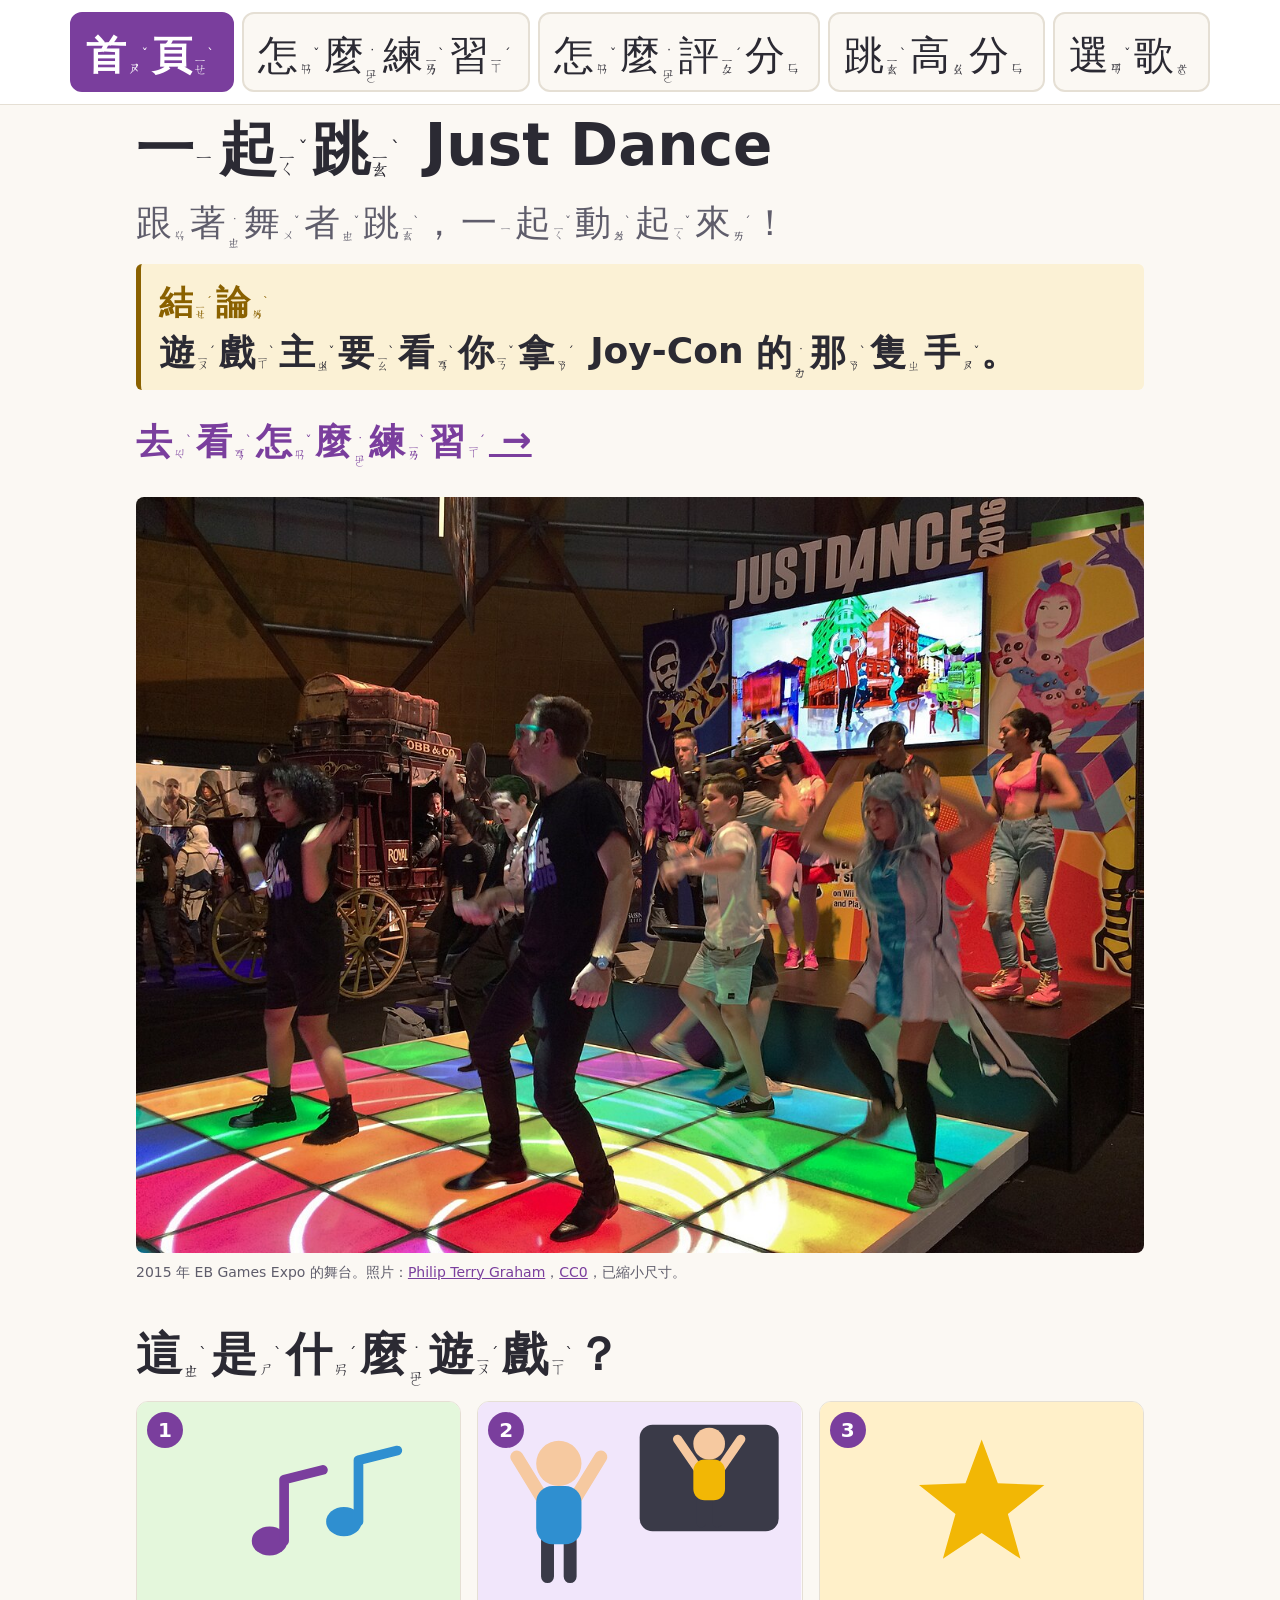
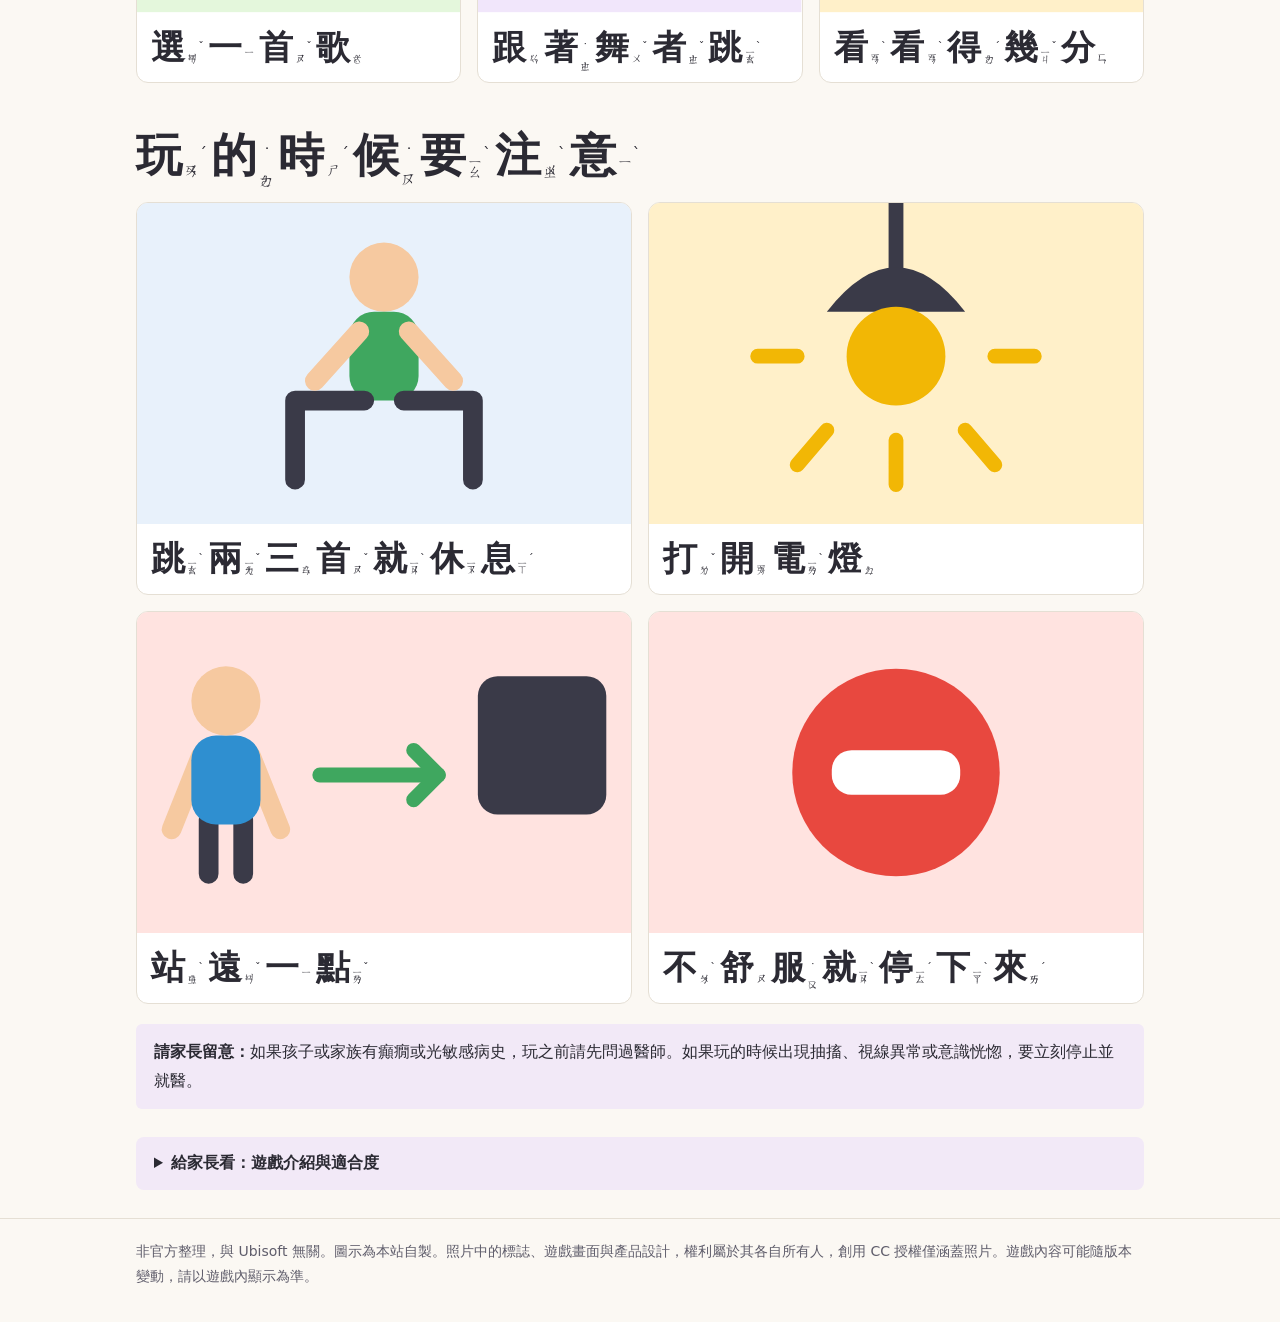
==== commit ecf27dba: "Shorten key tips so each fits on one line on desktop Co-Authored-By: Claude Opus 5.5 <noreply@anthro" ====
--- a/index.html
+++ b/index.html
@@ -18,8 +18,8 @@
   <link rel="icon" href="favicon.svg" type="image/svg+xml">
   <link rel="icon" href="favicon-32.png" type="image/png" sizes="32x32">
   <link rel="apple-touch-icon" href="apple-touch-icon.png">
-  <link rel="stylesheet" href="style.css?v=15">
-  <script src="menu.js?v=15" defer></script>
+  <link rel="stylesheet" href="style.css?v=16">
+  <script src="menu.js?v=16" defer></script>
 </head>
 <body>
   <header>
--- a/style.css
+++ b/style.css
@@ -280,6 +280,8 @@
   line-height: 1.35;
 }
 
+.cards h3:last-child { margin-bottom: 14px; }
+
 .cards p {
   margin: 0 14px 14px;
   font-size: 34px;
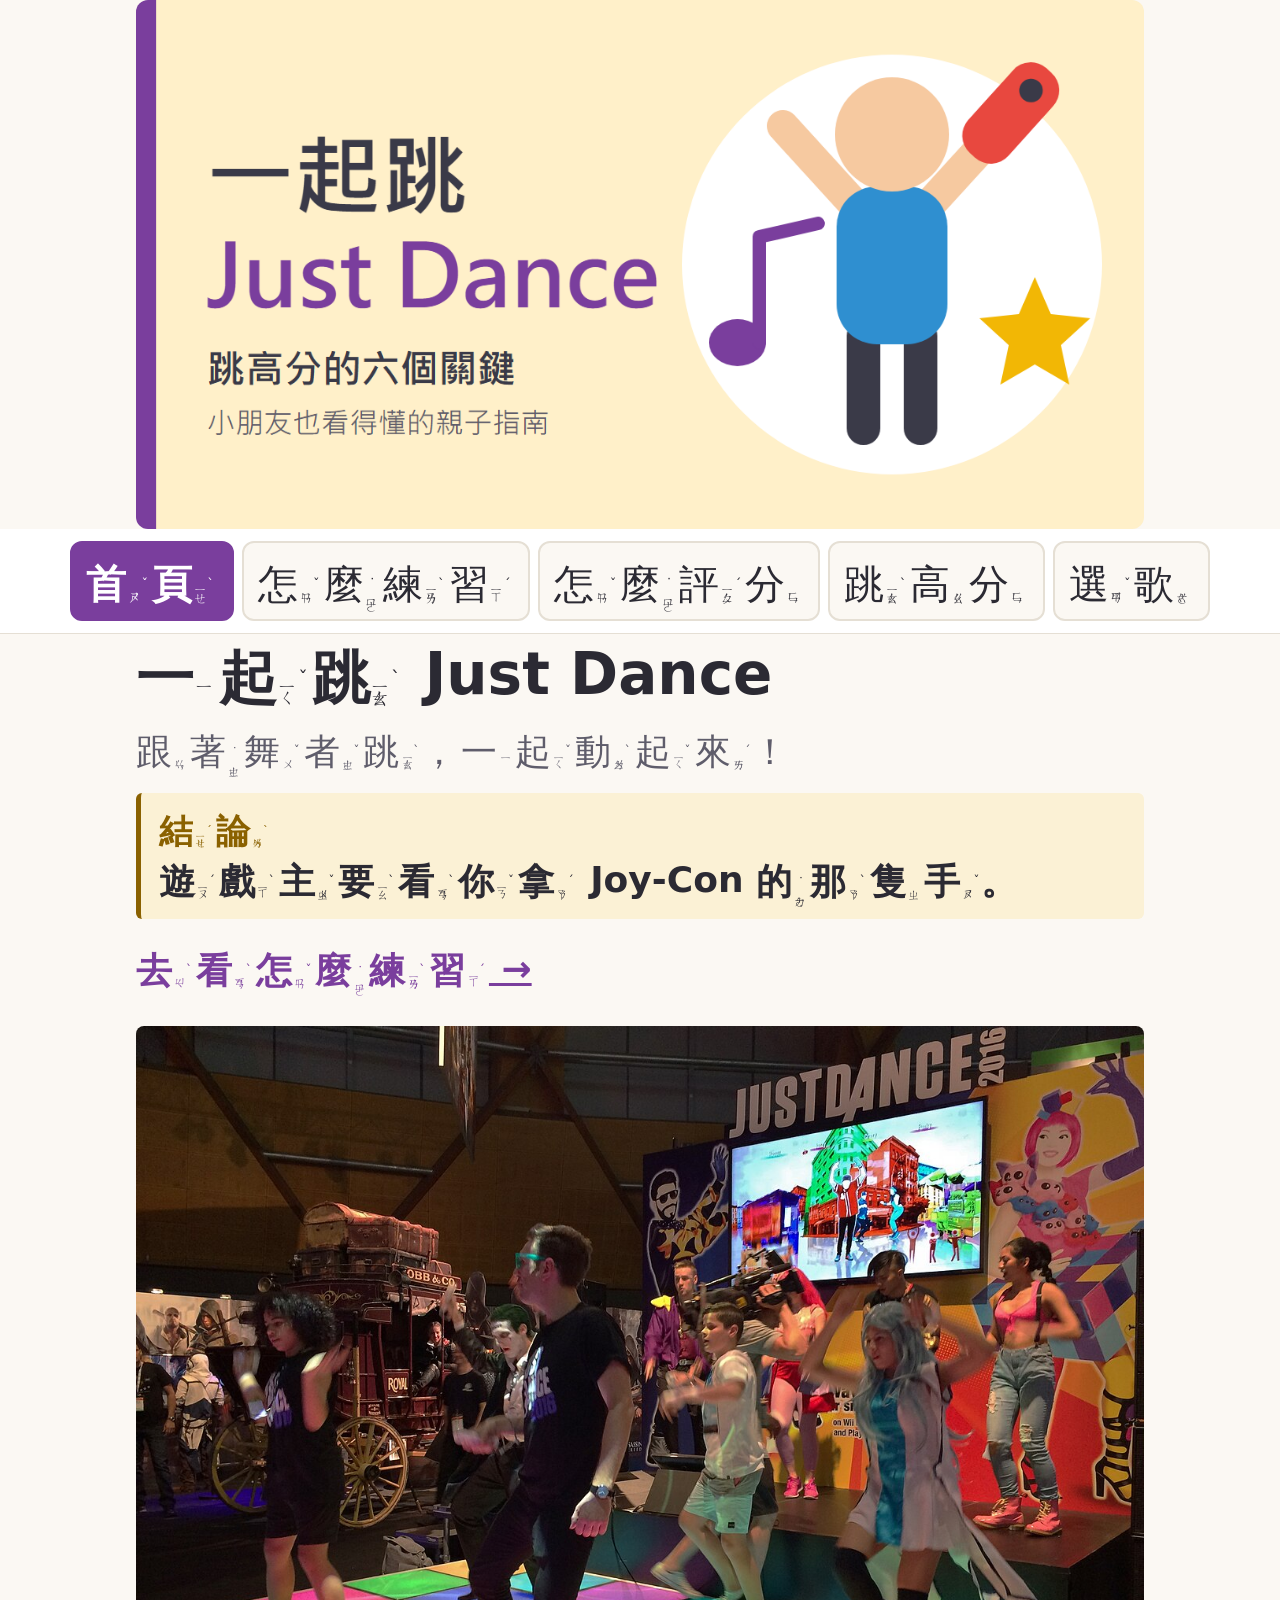
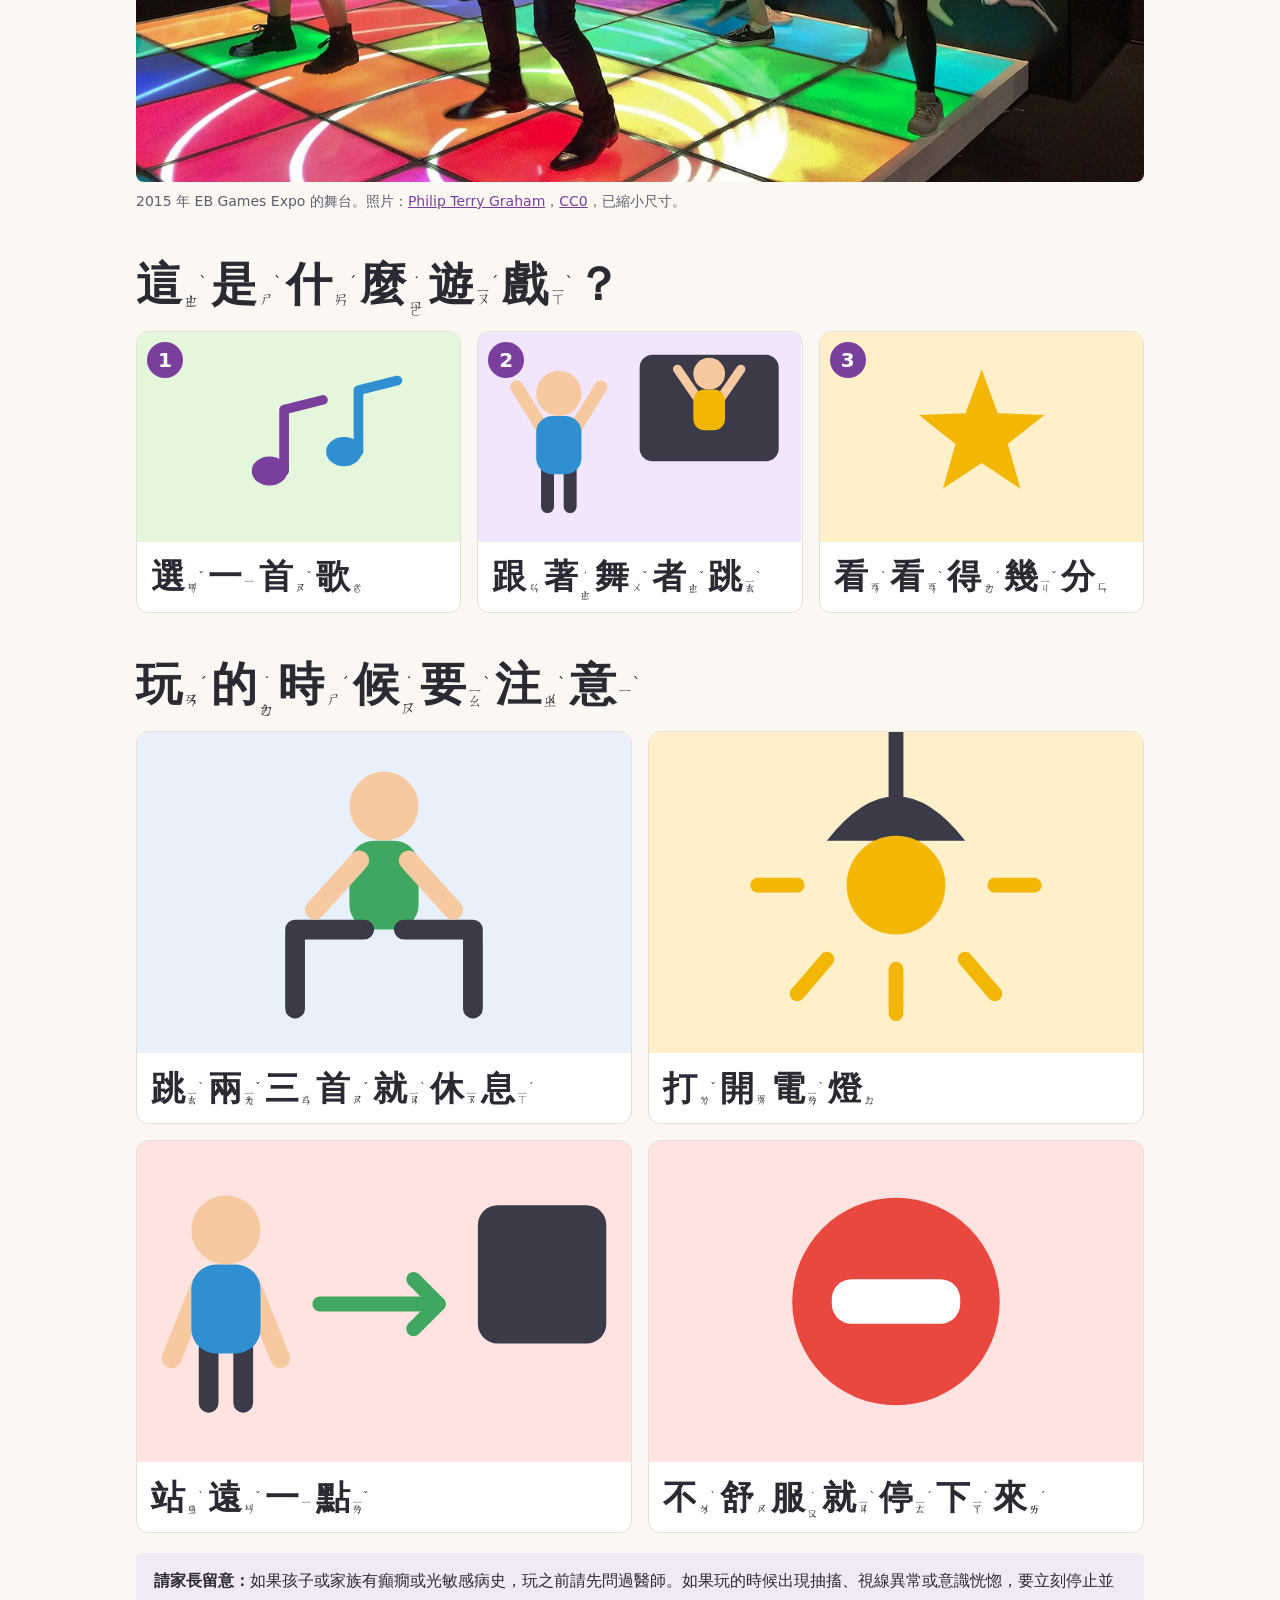
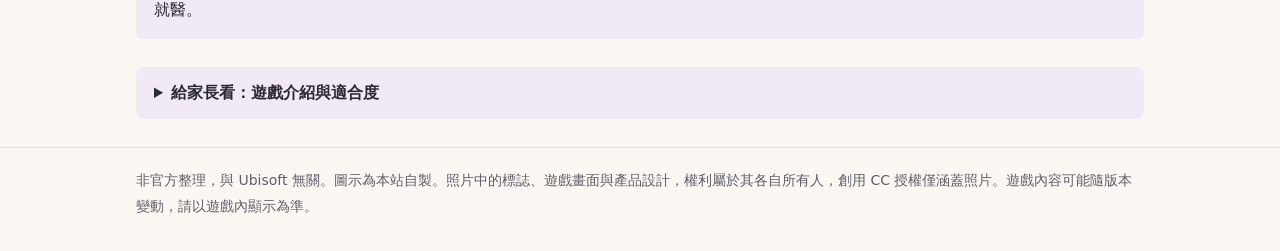
==== commit a782e2ca: "Show share image above the menu on the home page Co-Authored-By: Claude Opus 5.5 <noreply@anthropic." ====
--- a/index.html
+++ b/index.html
@@ -18,10 +18,11 @@
   <link rel="icon" href="favicon.svg" type="image/svg+xml">
   <link rel="icon" href="favicon-32.png" type="image/png" sizes="32x32">
   <link rel="apple-touch-icon" href="apple-touch-icon.png">
-  <link rel="stylesheet" href="style.css?v=16">
-  <script src="menu.js?v=16" defer></script>
+  <link rel="stylesheet" href="style.css?v=18">
+  <script src="menu.js?v=18" defer></script>
 </head>
 <body>
+  <div class="wrap banner"><img src="images/og-image.png" width="1200" height="630" alt="一起跳 Just Dance，跳高分的六個關鍵，小朋友也看得懂的親子指南。插圖是舉著 Joy-Con 跳舞的小人、音符和金色星星" fetchpriority="high"></div>
   <header>
     <div class="wrap">
       <nav aria-label="主選單"><button type="button" class="menu-toggle" aria-expanded="false" aria-controls="main-menu"><svg viewBox="0 0 24 24" width="32" height="32" aria-hidden="true"><path d="M4 6H20M4 12H20M4 18H20" fill="none" stroke="currentColor" stroke-width="3" stroke-linecap="round"/></svg><span class="zy">選<span class="b" aria-hidden="true"><span class="s">ㄒㄩㄢ</span><span class="t">ˇ</span></span></span><span class="zy">單<span class="b" aria-hidden="true"><span class="s">ㄉㄢ</span></span></span></button><ul id="main-menu"><li><a href="index.html" aria-current="page"><span class="zy">首<span class="b" aria-hidden="true"><span class="s">ㄕㄡ</span><span class="t">ˇ</span></span></span><span class="zy">頁<span class="b" aria-hidden="true"><span class="s">ㄧㄝ</span><span class="t">ˋ</span></span></span></a></li><li><a href="kids.html"><span class="zy">怎<span class="b" aria-hidden="true"><span class="s">ㄗㄣ</span><span class="t">ˇ</span></span></span><span class="zy">麼<span class="b" aria-hidden="true"><span class="s">˙ㄇㄜ</span></span></span><span class="zy">練<span class="b" aria-hidden="true"><span class="s">ㄌㄧㄢ</span><span class="t">ˋ</span></span></span><span class="zy">習<span class="b" aria-hidden="true"><span class="s">ㄒㄧ</span><span class="t">ˊ</span></span></span></a></li><li><a href="scoring.html"><span class="zy">怎<span class="b" aria-hidden="true"><span class="s">ㄗㄣ</span><span class="t">ˇ</span></span></span><span class="zy">麼<span class="b" aria-hidden="true"><span class="s">˙ㄇㄜ</span></span></span><span class="zy">評<span class="b" aria-hidden="true"><span class="s">ㄆㄧㄥ</span><span class="t">ˊ</span></span></span><span class="zy">分<span class="b" aria-hidden="true"><span class="s">ㄈㄣ</span></span></span></a></li><li><a href="high-score.html"><span class="zy">跳<span class="b" aria-hidden="true"><span class="s">ㄊㄧㄠ</span><span class="t">ˋ</span></span></span><span class="zy">高<span class="b" aria-hidden="true"><span class="s">ㄍㄠ</span></span></span><span class="zy">分<span class="b" aria-hidden="true"><span class="s">ㄈㄣ</span></span></span></a></li><li><a href="songs.html"><span class="zy">選<span class="b" aria-hidden="true"><span class="s">ㄒㄩㄢ</span><span class="t">ˇ</span></span></span><span class="zy">歌<span class="b" aria-hidden="true"><span class="s">ㄍㄜ</span></span></span></a></li></ul></nav>
--- a/style.css
+++ b/style.css
@@ -65,6 +65,17 @@
 .zy .t { line-height: 1; }
 
 .zy .p { margin-left: 2px; }
+
+.banner { padding-top: 16px; padding-bottom: 16px; }
+
+.banner img {
+  display: block;
+  width: auto;
+  max-width: 100%;
+  height: auto;
+  margin: 0 auto;
+  border-radius: 12px;
+}
 
 header {
   background: var(--surface);
@@ -282,6 +293,23 @@
 
 .cards h3:last-child { margin-bottom: 14px; }
 
+.videos a {
+  color: var(--accent);
+}
+
+.videos a::after {
+  content: "";
+  position: absolute;
+  inset: 0;
+}
+
+.videos a:focus-visible {
+  outline: 3px solid var(--accent);
+  outline-offset: 2px;
+}
+
+.videos li:hover { border-color: var(--accent); }
+
 .cards p {
   margin: 0 14px 14px;
   font-size: 34px;
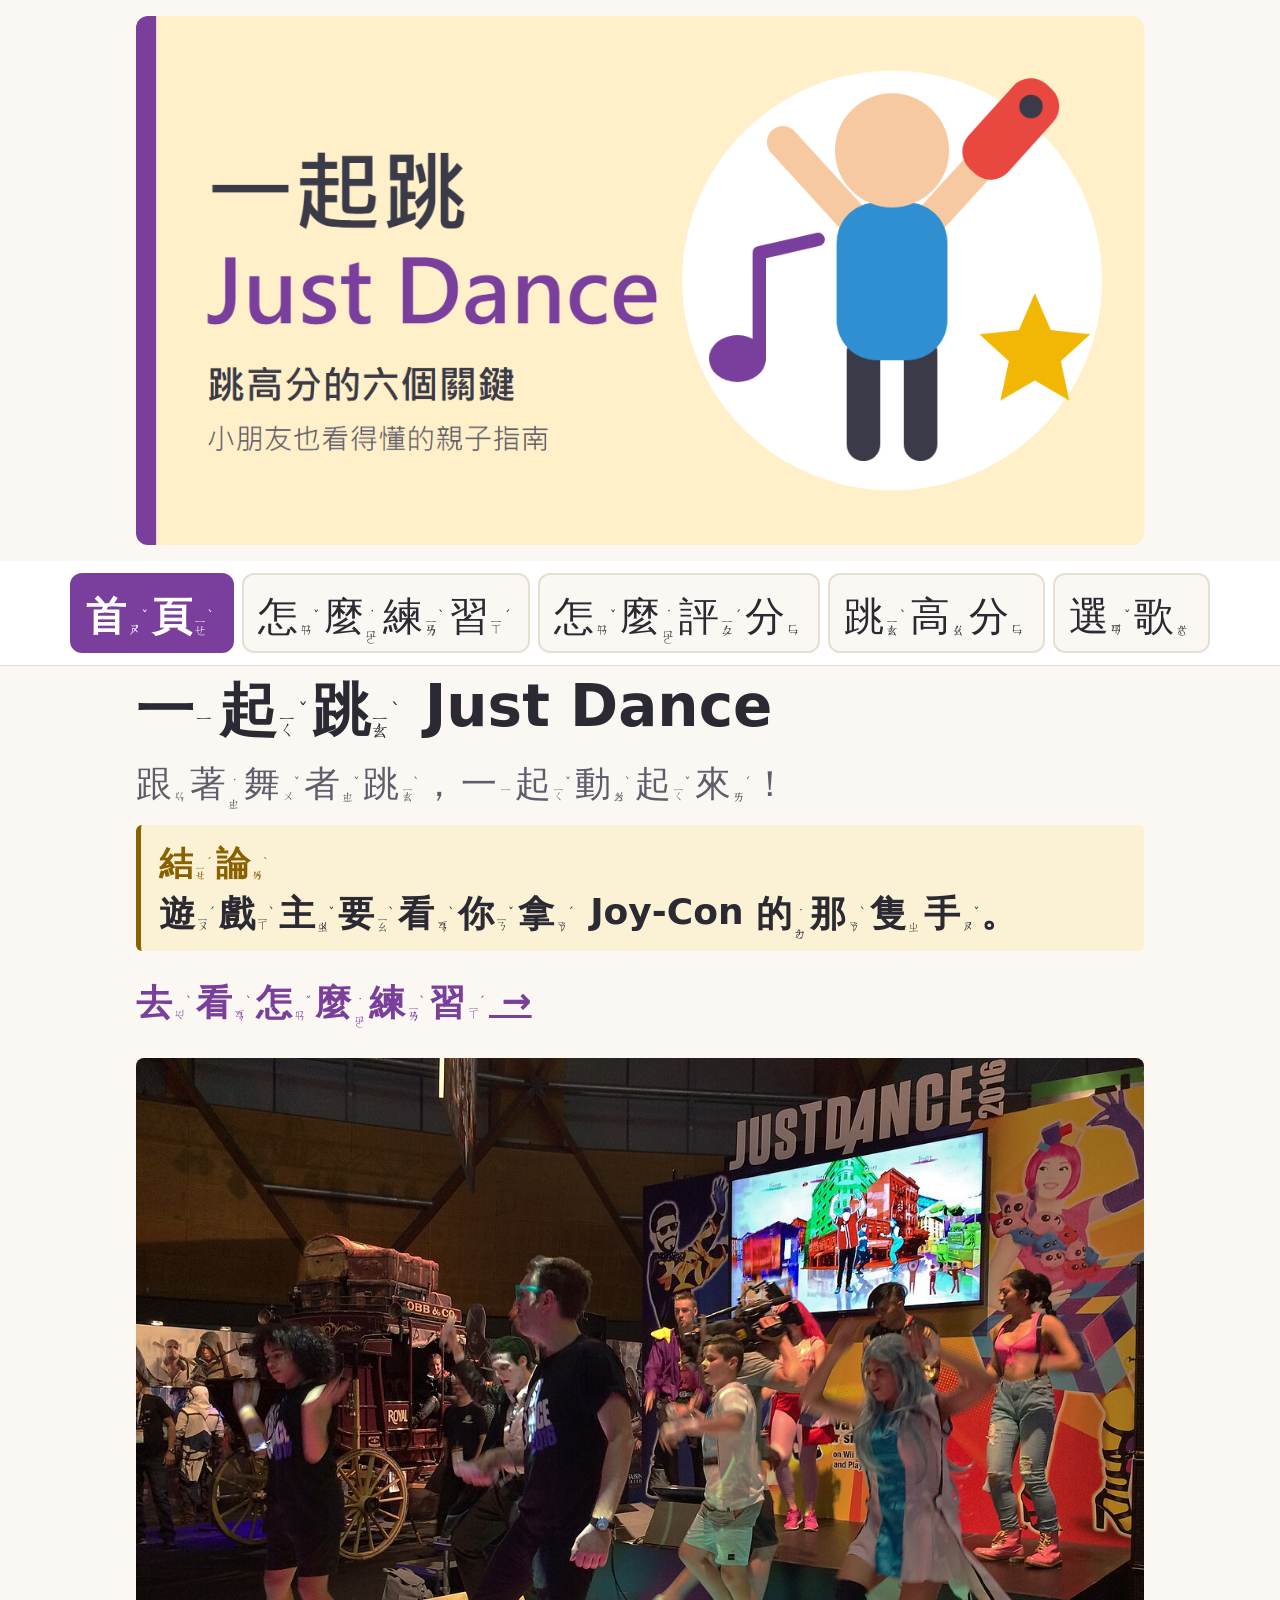
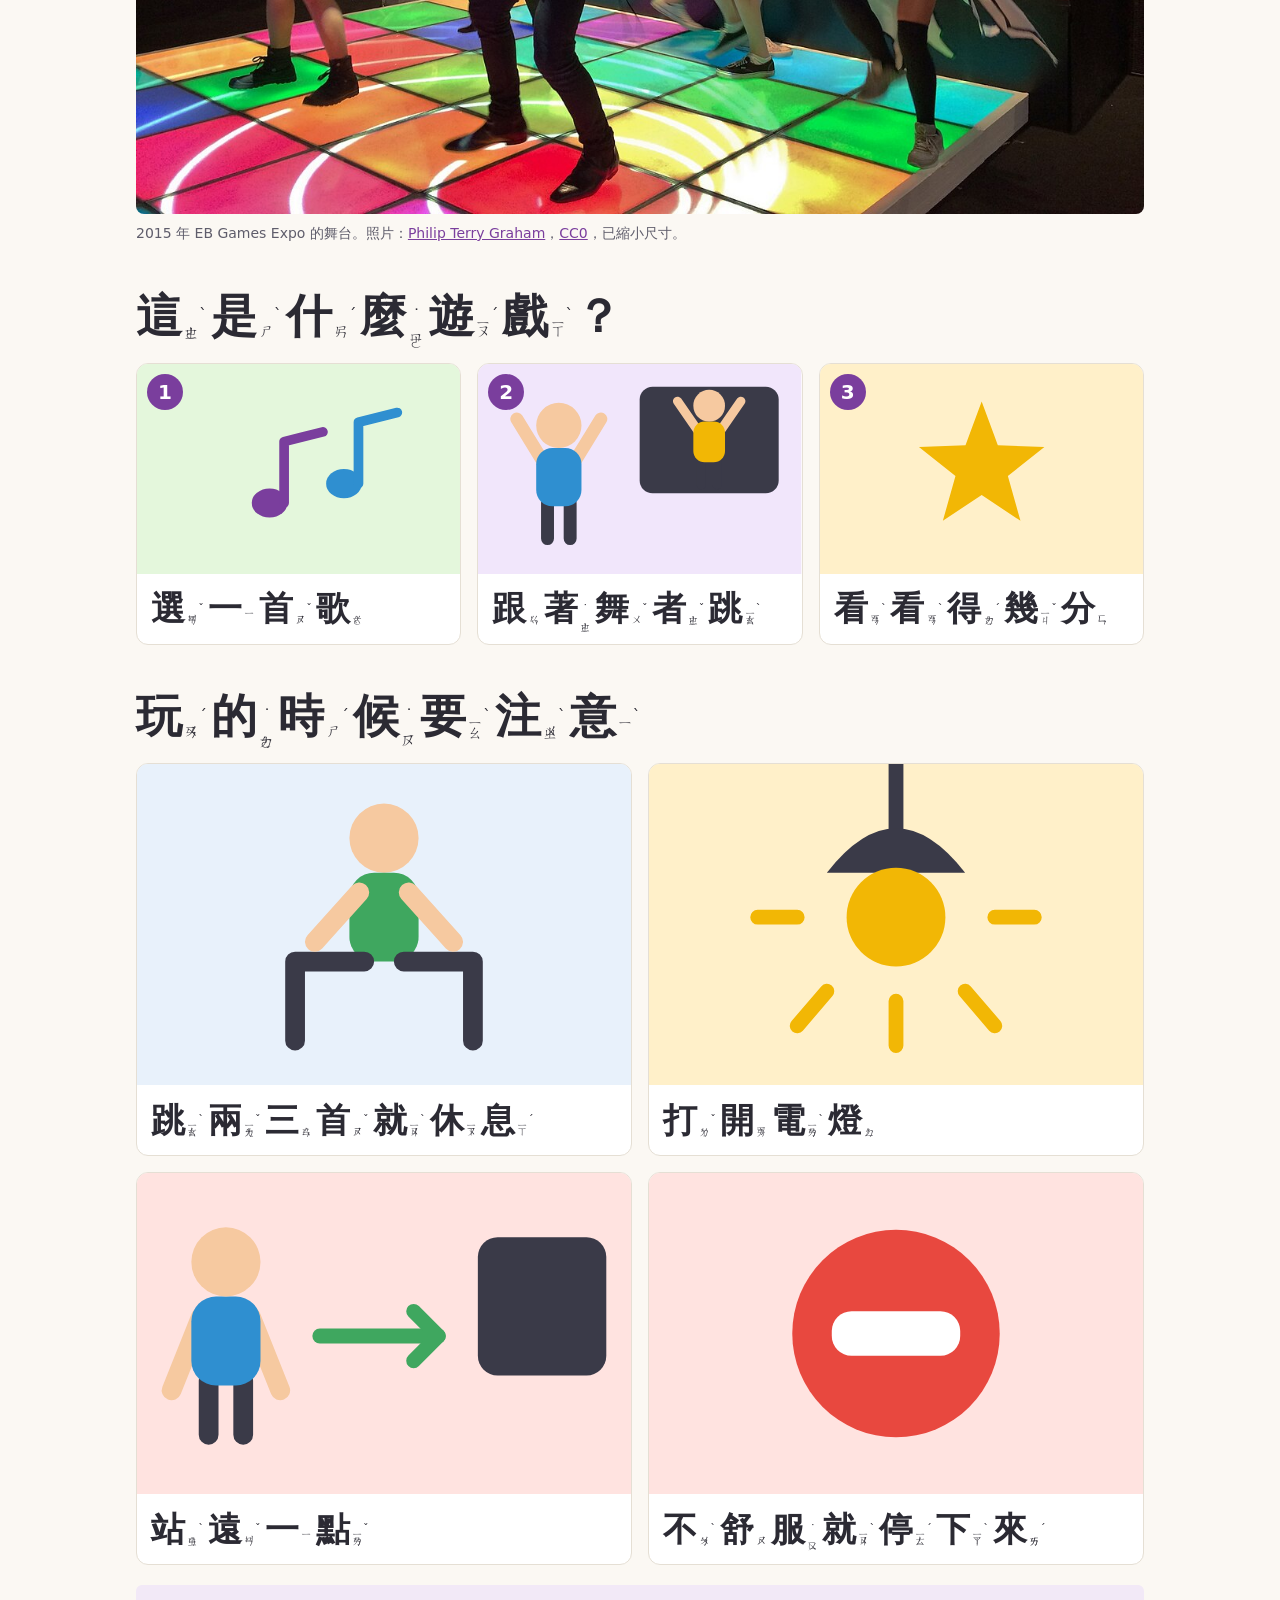
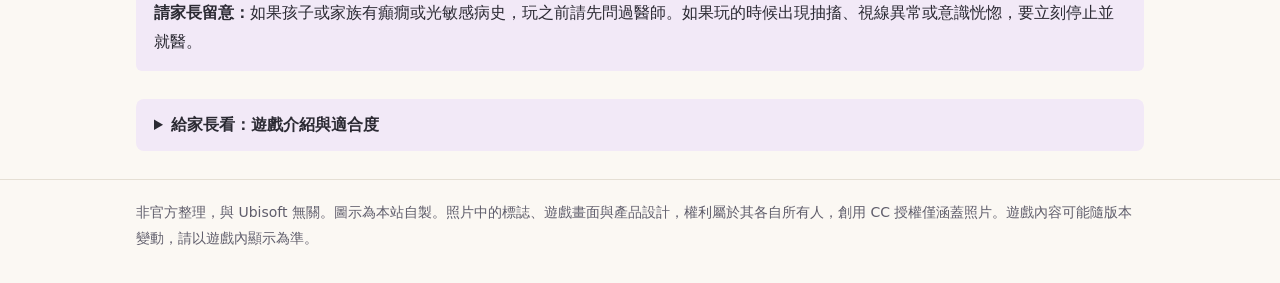
==== commit 6c905cee: "Add spacing around home page banner Co-Authored-By: Claude Opus 5.5 <noreply@anthropic.com>" ====
--- a/index.html
+++ b/index.html
@@ -18,8 +18,8 @@
   <link rel="icon" href="favicon.svg" type="image/svg+xml">
   <link rel="icon" href="favicon-32.png" type="image/png" sizes="32x32">
   <link rel="apple-touch-icon" href="apple-touch-icon.png">
-  <link rel="stylesheet" href="style.css?v=18">
-  <script src="menu.js?v=18" defer></script>
+  <link rel="stylesheet" href="style.css?v=19">
+  <script src="menu.js?v=19" defer></script>
 </head>
 <body>
   <div class="wrap banner"><img src="images/og-image.png" width="1200" height="630" alt="一起跳 Just Dance，跳高分的六個關鍵，小朋友也看得懂的親子指南。插圖是舉著 Joy-Con 跳舞的小人、音符和金色星星" fetchpriority="high"></div>
--- a/style.css
+++ b/style.css
@@ -66,7 +66,7 @@
 
 .zy .p { margin-left: 2px; }
 
-.banner { padding-top: 16px; padding-bottom: 16px; }
+.wrap.banner { padding-top: 16px; padding-bottom: 16px; }
 
 .banner img {
   display: block;
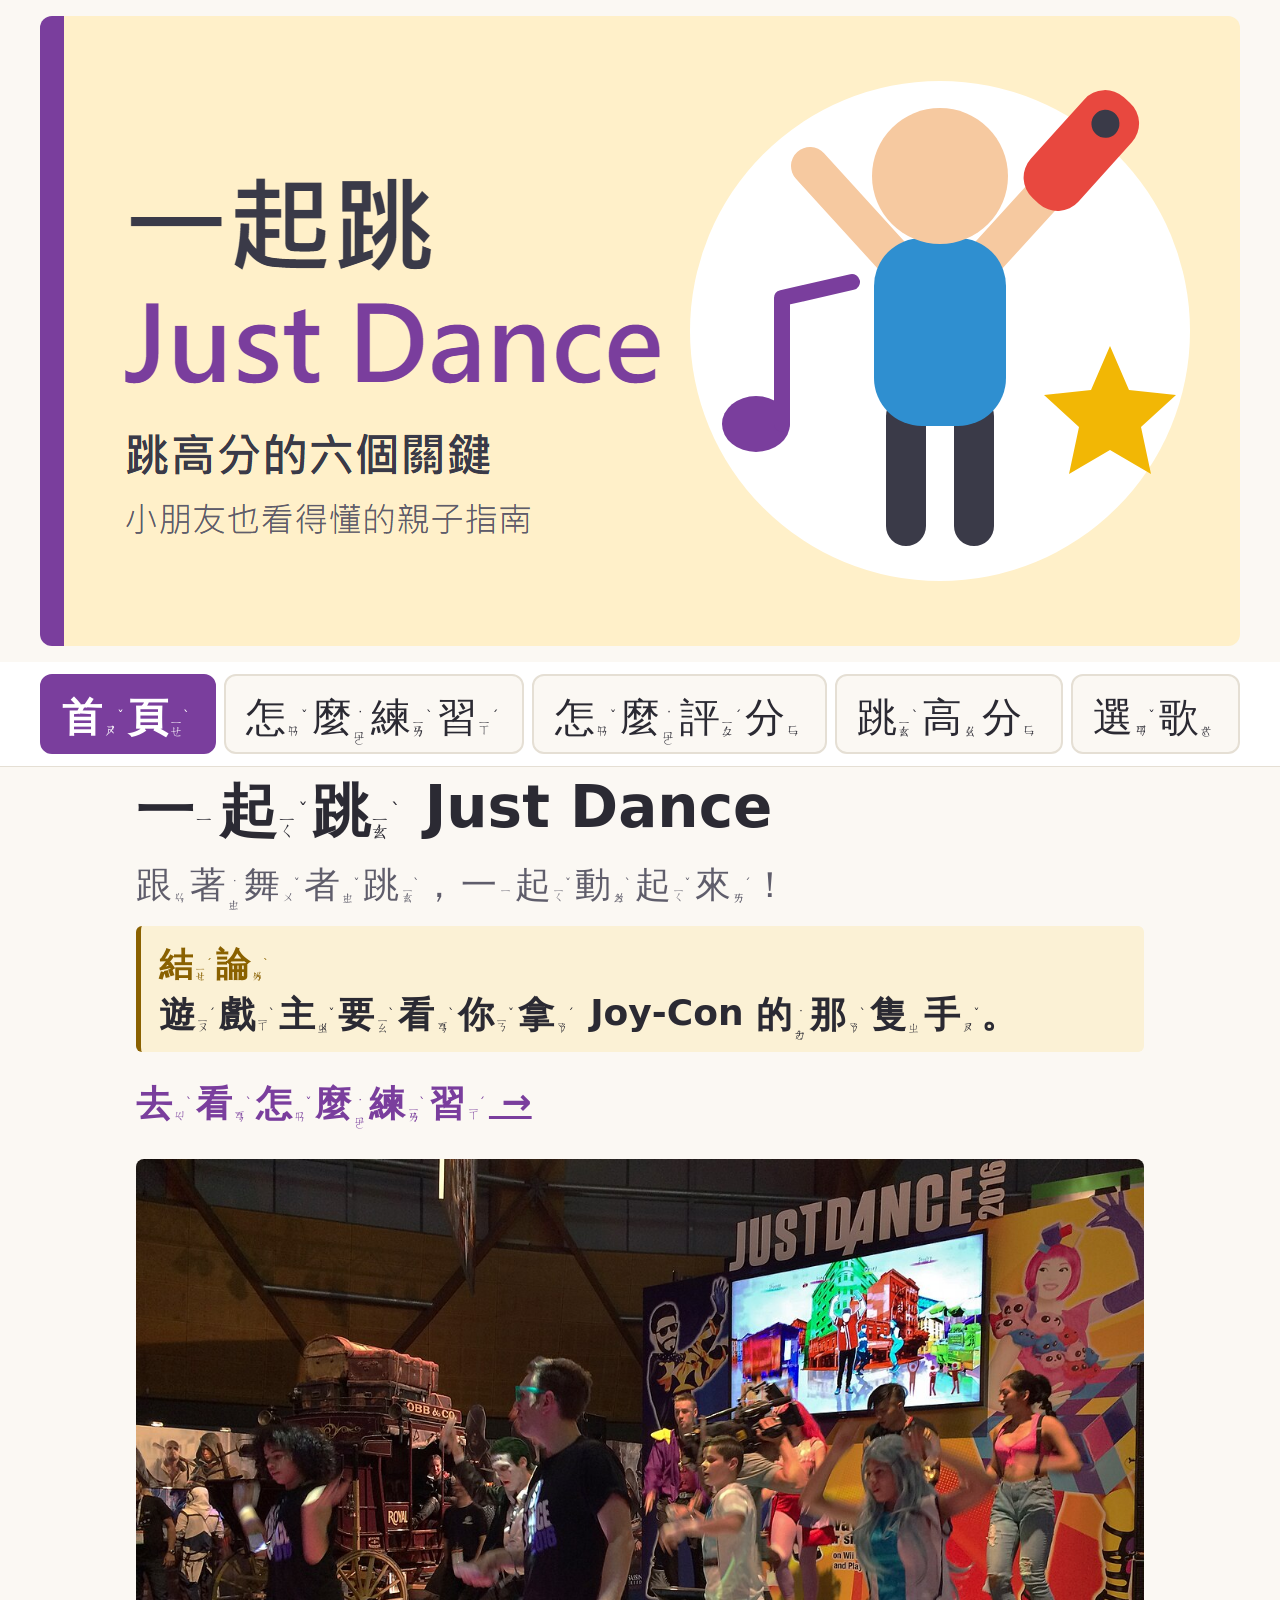
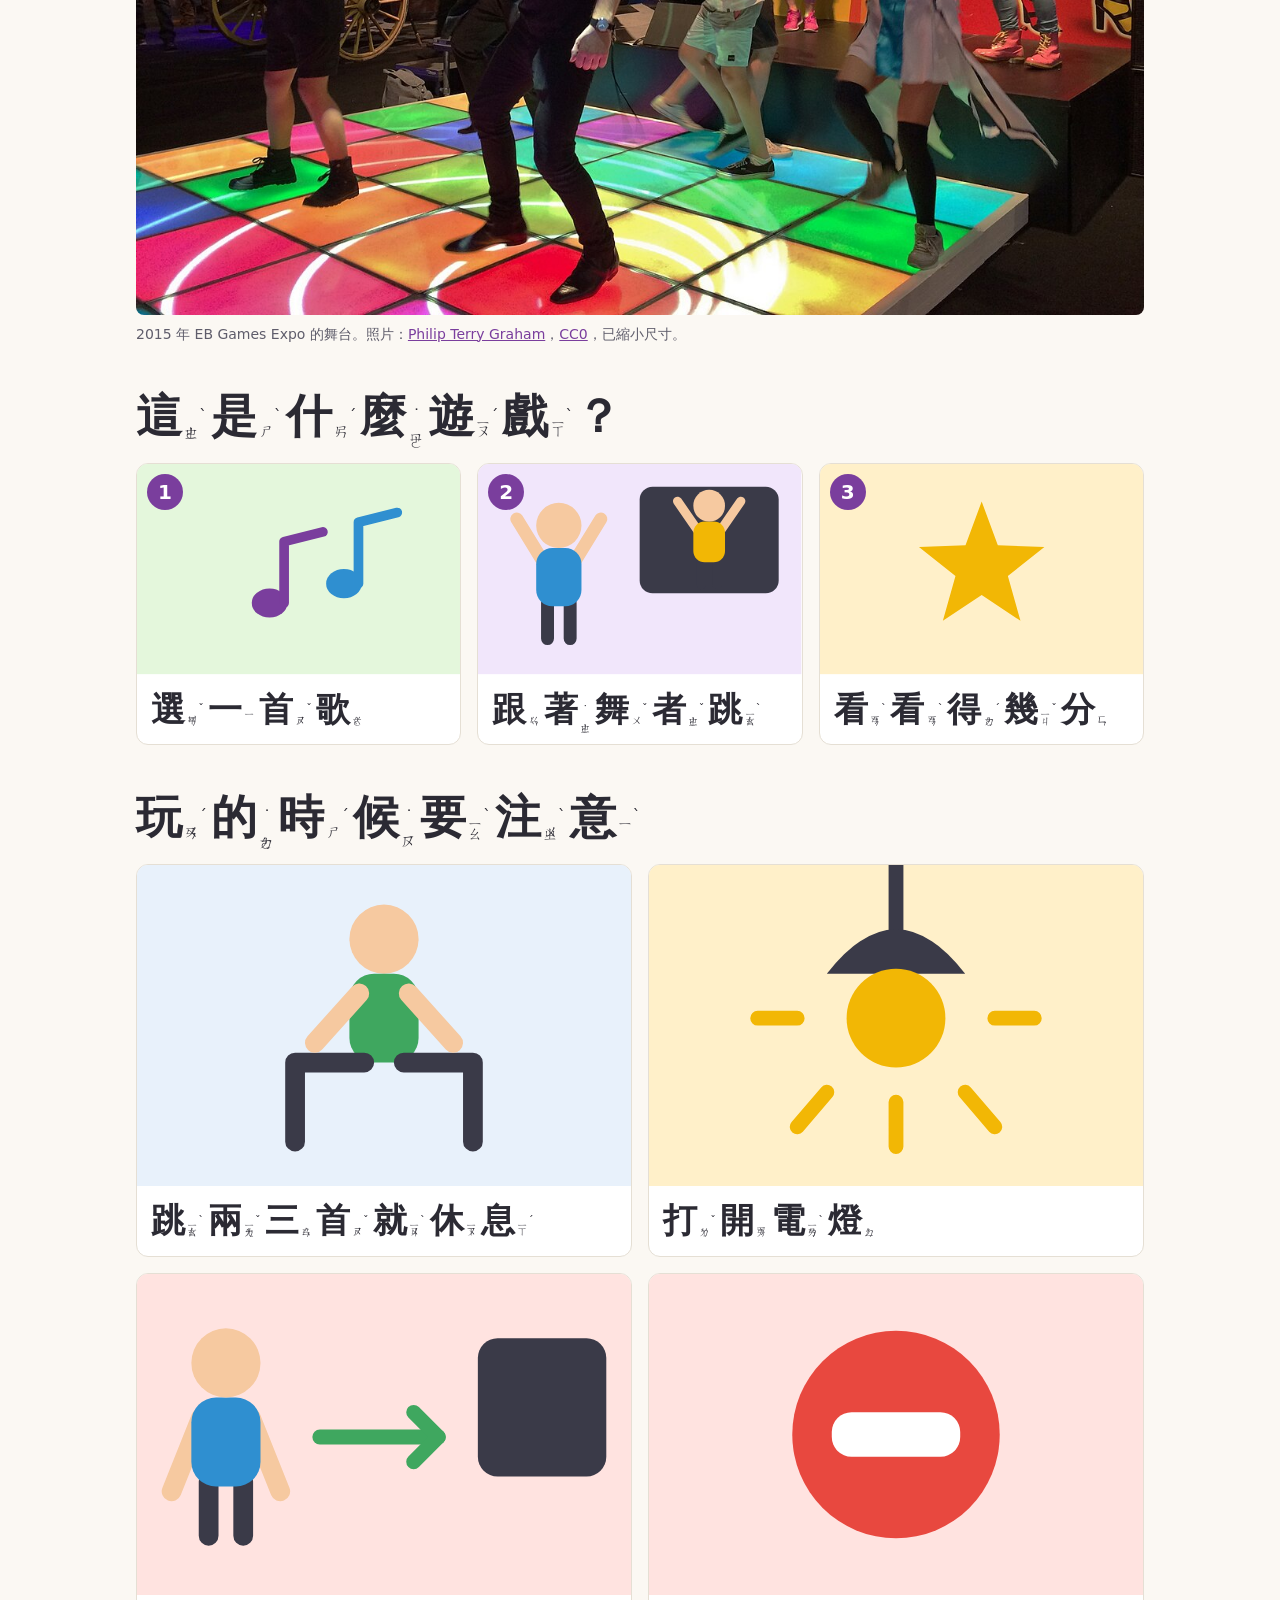
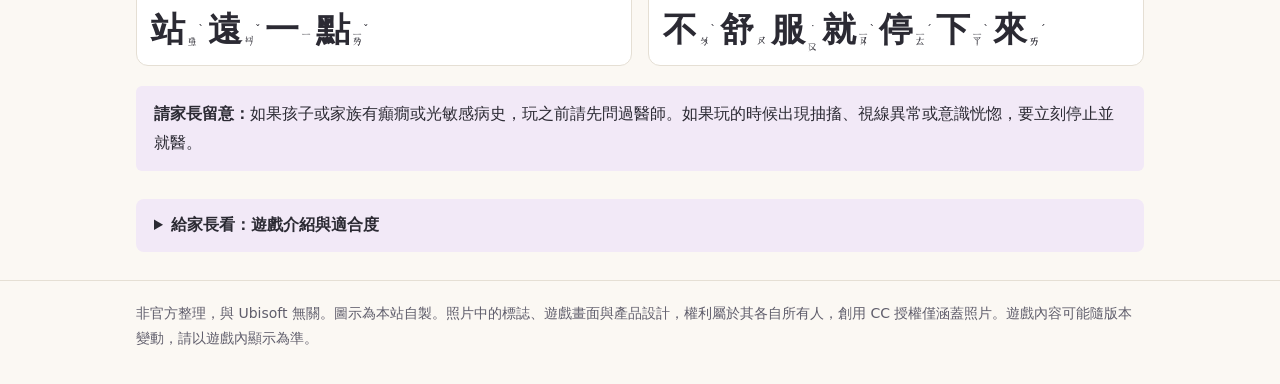
==== commit a3b295ac: "Align home banner and menu to the same width Co-Authored-By: Claude Opus 5.5 <noreply@anthropic.com>" ====
--- a/index.html
+++ b/index.html
@@ -18,8 +18,8 @@
   <link rel="icon" href="favicon.svg" type="image/svg+xml">
   <link rel="icon" href="favicon-32.png" type="image/png" sizes="32x32">
   <link rel="apple-touch-icon" href="apple-touch-icon.png">
-  <link rel="stylesheet" href="style.css?v=19">
-  <script src="menu.js?v=19" defer></script>
+  <link rel="stylesheet" href="style.css?v=20">
+  <script src="menu.js?v=20" defer></script>
 </head>
 <body>
   <div class="wrap banner"><img src="images/og-image.png" width="1200" height="630" alt="一起跳 Just Dance，跳高分的六個關鍵，小朋友也看得懂的親子指南。插圖是舉著 Joy-Con 跳舞的小人、音符和金色星星" fetchpriority="high"></div>
--- a/style.css
+++ b/style.css
@@ -70,10 +70,8 @@
 
 .banner img {
   display: block;
-  width: auto;
-  max-width: 100%;
+  width: 100%;
   height: auto;
-  margin: 0 auto;
   border-radius: 12px;
 }
 
@@ -88,7 +86,10 @@
   padding: 0 16px;
 }
 
-header .wrap { max-width: 1240px; }
+header .wrap,
+.wrap.banner { max-width: 1232px; }
+
+nav li { flex: 1 1 auto; }
 
 nav ul {
   display: flex;
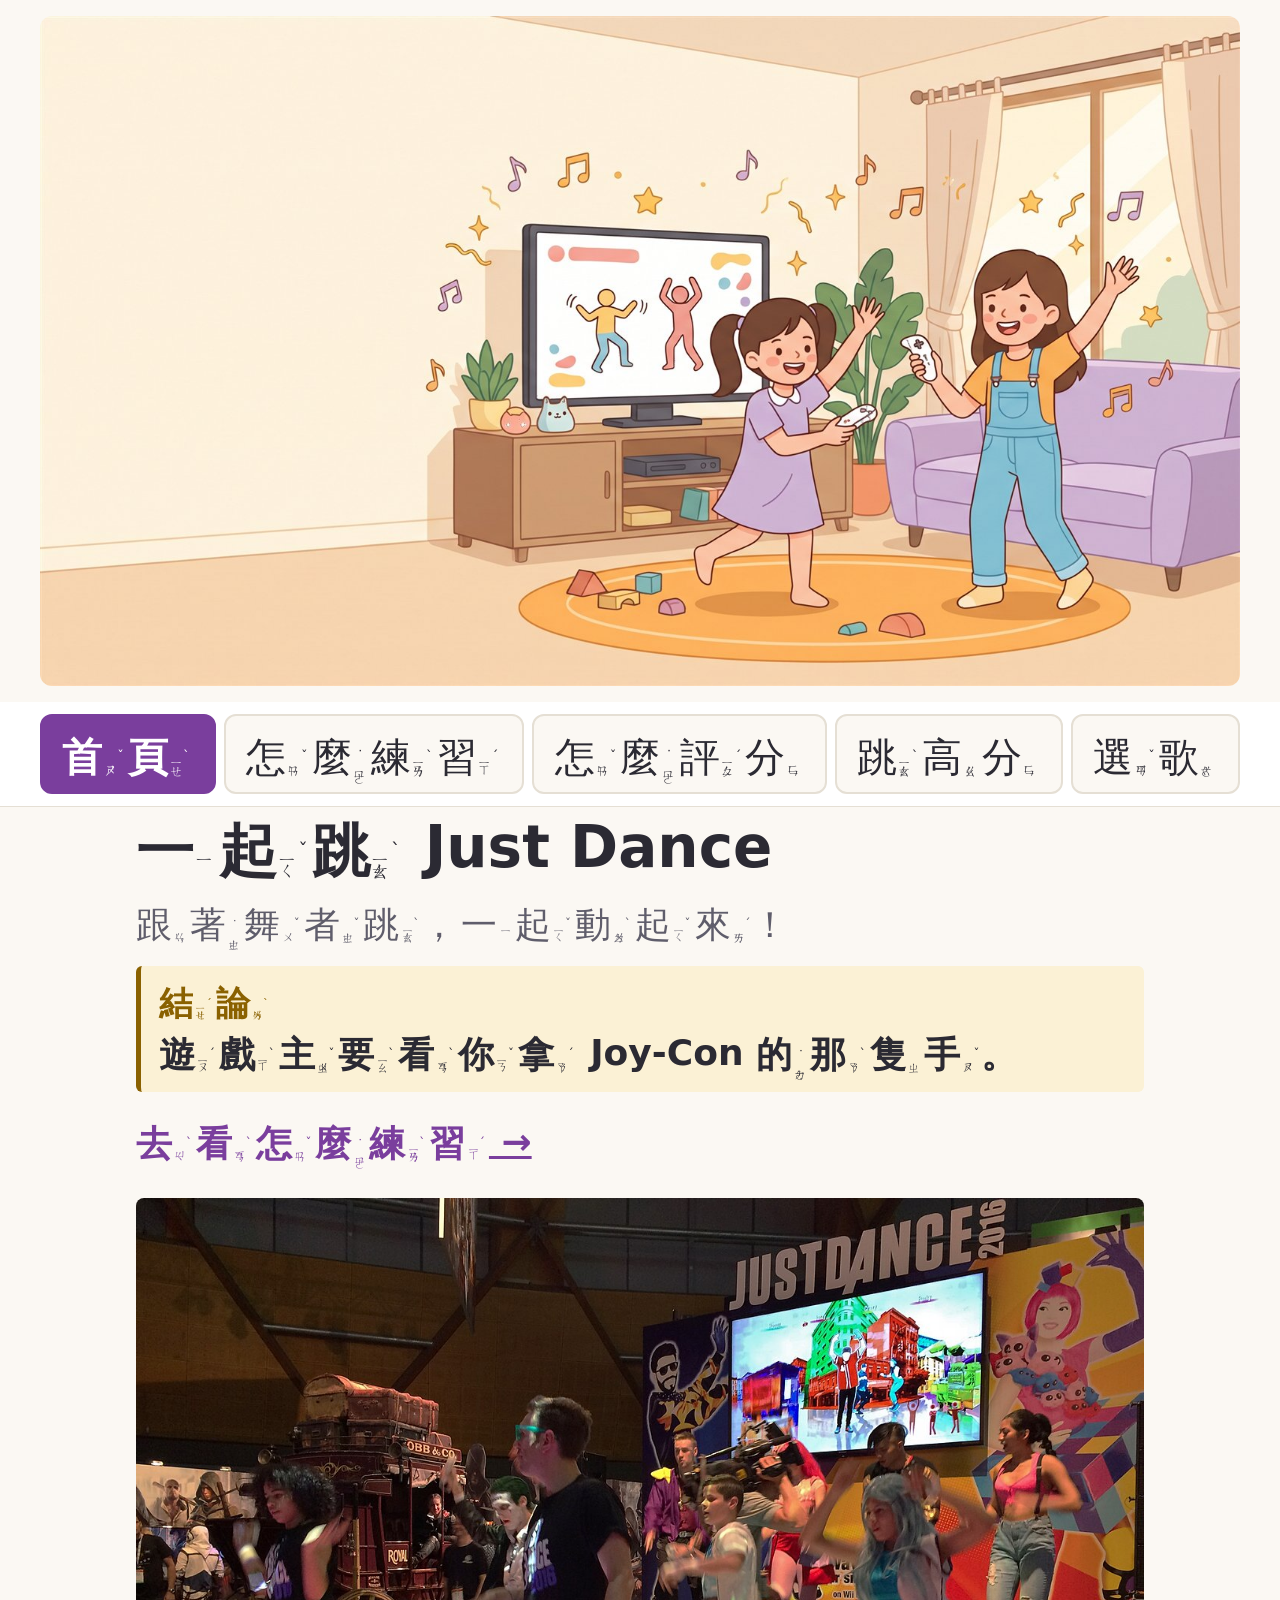
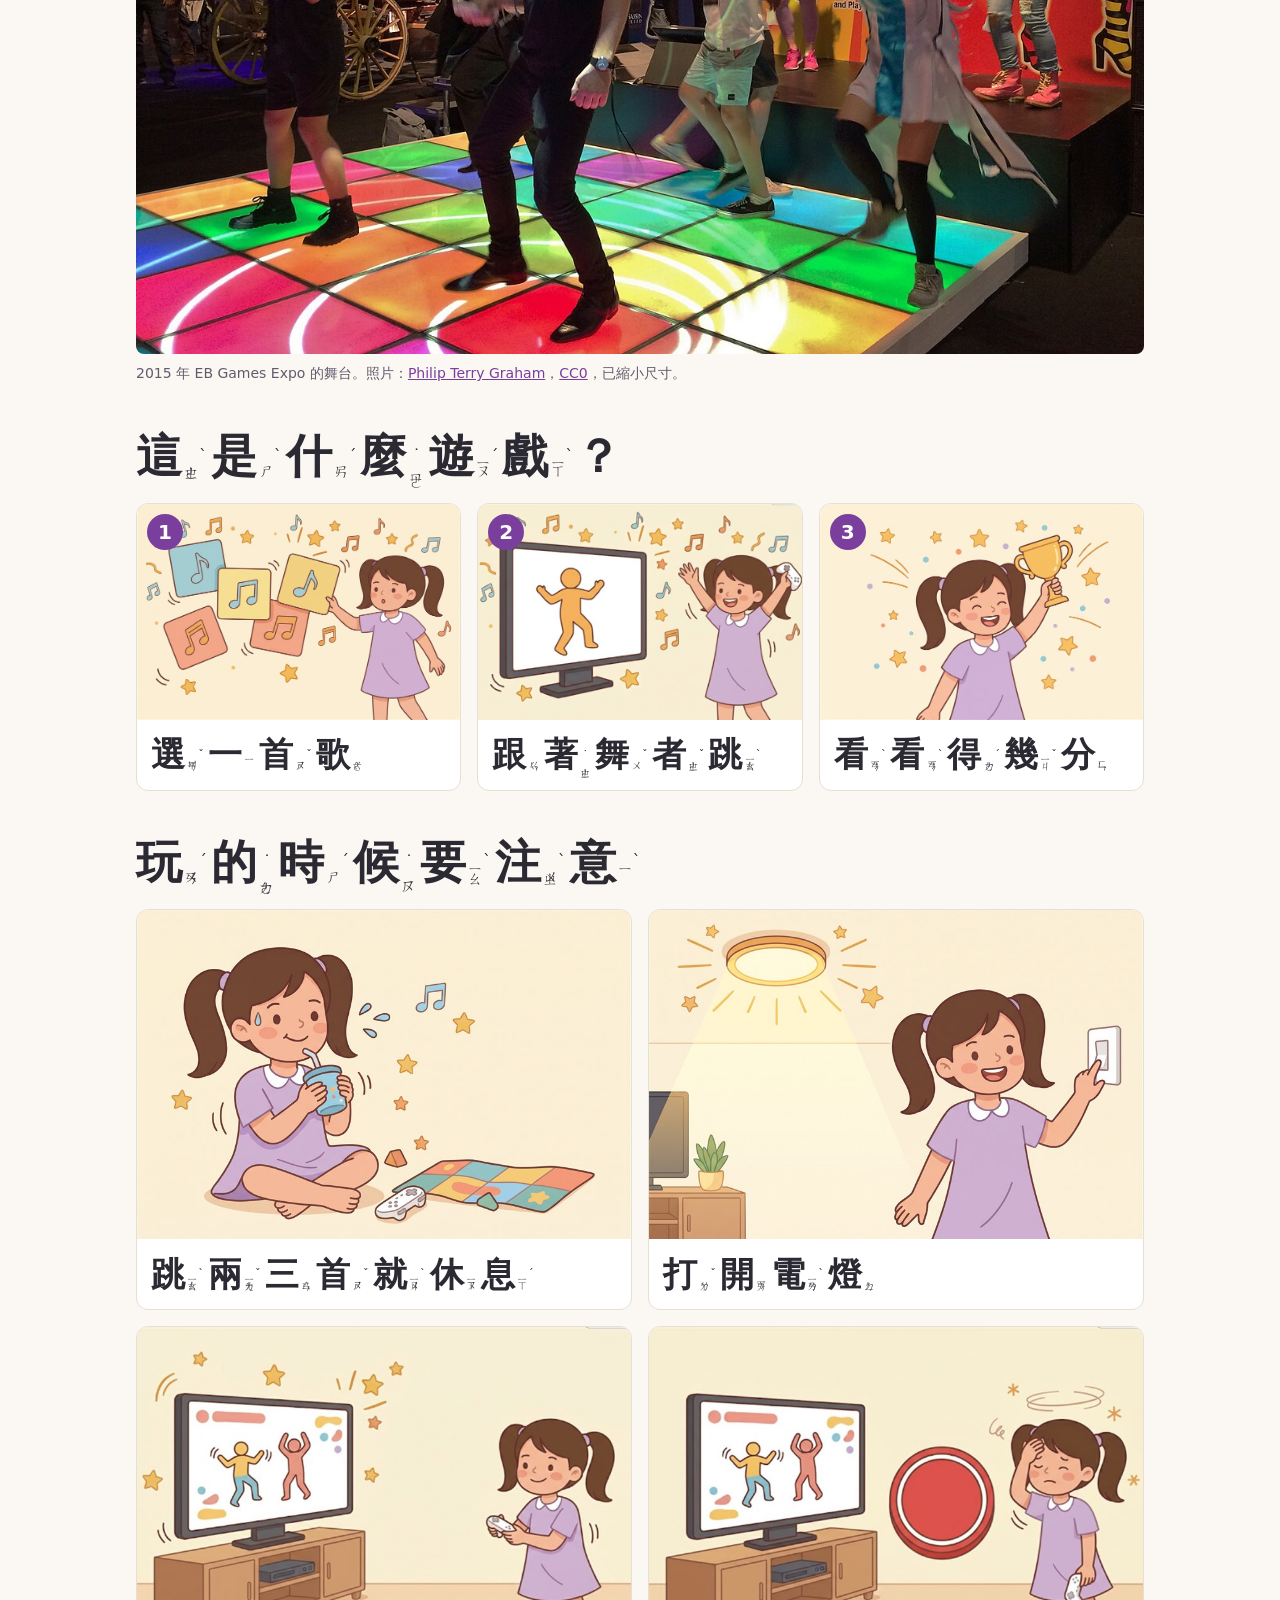
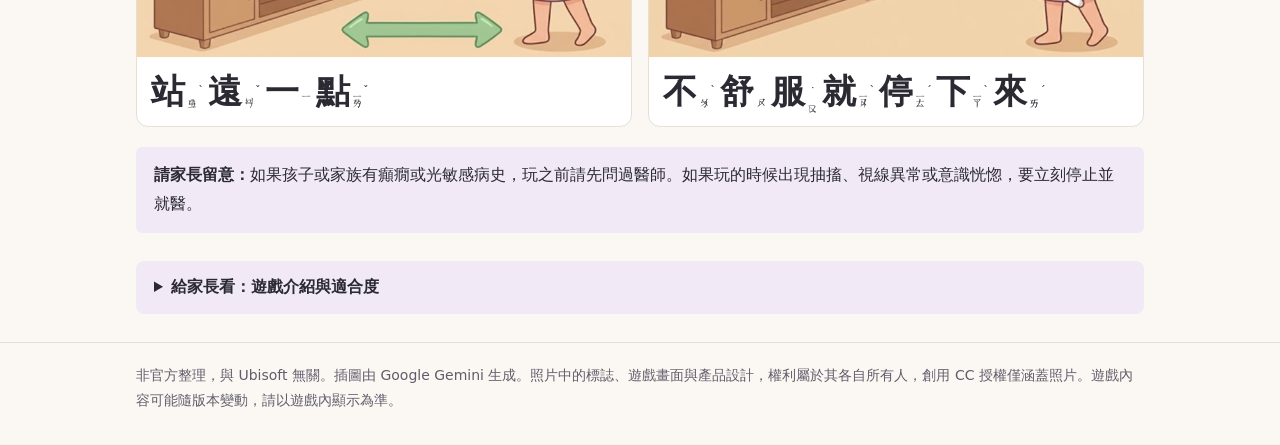
==== commit 1741618c: "Replace drawn icons with Gemini picture-book illustrations Co-Authored-By: Claude Opus 5.5 <noreply@" ====
--- a/index.html
+++ b/index.html
@@ -10,19 +10,19 @@
   <meta property="og:title" content="Just Dance 親子指南">
   <meta property="og:description" content="用孩子看得懂的圖和注音，說明 Just Dance 怎麼玩、怎麼跳高分。">
   <meta property="og:url" content="https://laibob0405.github.io/just-dance-guide/">
-  <meta property="og:image" content="https://laibob0405.github.io/just-dance-guide/images/og-image.png">
+  <meta property="og:image" content="https://laibob0405.github.io/just-dance-guide/images/og-image.jpg">
   <meta property="og:image:width" content="1200">
   <meta property="og:image:height" content="630">
-  <meta property="og:image:alt" content="扁平插圖：舉著 Joy-Con 跳舞的小人、音符和金色星星，標題是一起跳 Just Dance">
+  <meta property="og:image:alt" content="繪本風插圖：兩個小女孩在客廳對著電視開心跳舞">
   <meta name="twitter:card" content="summary_large_image">
   <link rel="icon" href="favicon.svg" type="image/svg+xml">
   <link rel="icon" href="favicon-32.png" type="image/png" sizes="32x32">
   <link rel="apple-touch-icon" href="apple-touch-icon.png">
-  <link rel="stylesheet" href="style.css?v=20">
-  <script src="menu.js?v=20" defer></script>
+  <link rel="stylesheet" href="style.css?v=21">
+  <script src="menu.js?v=21" defer></script>
 </head>
 <body>
-  <div class="wrap banner"><img src="images/og-image.png" width="1200" height="630" alt="一起跳 Just Dance，跳高分的六個關鍵，小朋友也看得懂的親子指南。插圖是舉著 Joy-Con 跳舞的小人、音符和金色星星" fetchpriority="high"></div>
+  <div class="wrap banner"><img src="images/ai/hero.jpg" width="1600" height="893" alt="兩個小女孩在明亮的客廳裡，各拿一支白色控制器，開心地對著電視跳舞" fetchpriority="high"></div>
   <header>
     <div class="wrap">
       <nav aria-label="主選單"><button type="button" class="menu-toggle" aria-expanded="false" aria-controls="main-menu"><svg viewBox="0 0 24 24" width="32" height="32" aria-hidden="true"><path d="M4 6H20M4 12H20M4 18H20" fill="none" stroke="currentColor" stroke-width="3" stroke-linecap="round"/></svg><span class="zy">選<span class="b" aria-hidden="true"><span class="s">ㄒㄩㄢ</span><span class="t">ˇ</span></span></span><span class="zy">單<span class="b" aria-hidden="true"><span class="s">ㄉㄢ</span></span></span></button><ul id="main-menu"><li><a href="index.html" aria-current="page"><span class="zy">首<span class="b" aria-hidden="true"><span class="s">ㄕㄡ</span><span class="t">ˇ</span></span></span><span class="zy">頁<span class="b" aria-hidden="true"><span class="s">ㄧㄝ</span><span class="t">ˋ</span></span></span></a></li><li><a href="kids.html"><span class="zy">怎<span class="b" aria-hidden="true"><span class="s">ㄗㄣ</span><span class="t">ˇ</span></span></span><span class="zy">麼<span class="b" aria-hidden="true"><span class="s">˙ㄇㄜ</span></span></span><span class="zy">練<span class="b" aria-hidden="true"><span class="s">ㄌㄧㄢ</span><span class="t">ˋ</span></span></span><span class="zy">習<span class="b" aria-hidden="true"><span class="s">ㄒㄧ</span><span class="t">ˊ</span></span></span></a></li><li><a href="scoring.html"><span class="zy">怎<span class="b" aria-hidden="true"><span class="s">ㄗㄣ</span><span class="t">ˇ</span></span></span><span class="zy">麼<span class="b" aria-hidden="true"><span class="s">˙ㄇㄜ</span></span></span><span class="zy">評<span class="b" aria-hidden="true"><span class="s">ㄆㄧㄥ</span><span class="t">ˊ</span></span></span><span class="zy">分<span class="b" aria-hidden="true"><span class="s">ㄈㄣ</span></span></span></a></li><li><a href="high-score.html"><span class="zy">跳<span class="b" aria-hidden="true"><span class="s">ㄊㄧㄠ</span><span class="t">ˋ</span></span></span><span class="zy">高<span class="b" aria-hidden="true"><span class="s">ㄍㄠ</span></span></span><span class="zy">分<span class="b" aria-hidden="true"><span class="s">ㄈㄣ</span></span></span></a></li><li><a href="songs.html"><span class="zy">選<span class="b" aria-hidden="true"><span class="s">ㄒㄩㄢ</span><span class="t">ˇ</span></span></span><span class="zy">歌<span class="b" aria-hidden="true"><span class="s">ㄍㄜ</span></span></span></a></li></ul></nav>
@@ -38,17 +38,17 @@
 
     <h2><span class="zy">這<span class="b" aria-hidden="true"><span class="s">ㄓㄜ</span><span class="t">ˋ</span></span></span><span class="zy">是<span class="b" aria-hidden="true"><span class="s">ㄕ</span><span class="t">ˋ</span></span></span><span class="zy">什<span class="b" aria-hidden="true"><span class="s">ㄕㄣ</span><span class="t">ˊ</span></span></span><span class="zy">麼<span class="b" aria-hidden="true"><span class="s">˙ㄇㄜ</span></span></span><span class="zy">遊<span class="b" aria-hidden="true"><span class="s">ㄧㄡ</span><span class="t">ˊ</span></span></span><span class="zy">戲<span class="b" aria-hidden="true"><span class="s">ㄒㄧ</span><span class="t">ˋ</span></span><span class="p">？</span></span></h2>
     <ol class="cards">
-<li><svg viewBox="0 0 200 130" role="img" aria-label="選一首歌"><rect width="200" height="130" fill="#e4f7dc"/><ellipse cx="82" cy="86" rx="11" ry="9" fill="#7a3e9d"/><path d="M91 86V48l24 -6" fill="none" stroke="#7a3e9d" stroke-width="6" stroke-linecap="round" stroke-linejoin="round"/><ellipse cx="128" cy="74" rx="11" ry="9" fill="#2f8fd0"/><path d="M137 74V36l24 -6" fill="none" stroke="#2f8fd0" stroke-width="6" stroke-linecap="round" stroke-linejoin="round"/></svg><div class="card-text"><h3><span class="zy">選<span class="b" aria-hidden="true"><span class="s">ㄒㄩㄢ</span><span class="t">ˇ</span></span></span><span class="zy">一<span class="b" aria-hidden="true"><span class="s">ㄧ</span></span></span><span class="zy">首<span class="b" aria-hidden="true"><span class="s">ㄕㄡ</span><span class="t">ˇ</span></span></span><span class="zy">歌<span class="b" aria-hidden="true"><span class="s">ㄍㄜ</span></span></span></h3></div></li>
-<li><svg viewBox="0 0 200 130" role="img" aria-label="跟著電視裡的舞者跳"><rect width="200" height="130" fill="#f1e6fb"/><rect x="100" y="14" width="86" height="66" rx="8" fill="#3a3a48"/><g transform="translate(143 16) scale(.7) translate(-100 0)"><path d="M90 36L72 10" fill="none" stroke="#f6c9a0" stroke-width="8" stroke-linecap="round" stroke-linejoin="round"/><path d="M110 36L128 10" fill="none" stroke="#f6c9a0" stroke-width="8" stroke-linecap="round" stroke-linejoin="round"/><path d="M93 62V84M107 62V84" fill="none" stroke="#3a3a48" stroke-width="8" stroke-linecap="round" stroke-linejoin="round"/><rect x="86" y="28" width="28" height="36" rx="10" fill="#f2b705"/><circle cx="100" cy="14" r="14" fill="#f6c9a0"/></g><path d="M40 60L24 34" fill="none" stroke="#f6c9a0" stroke-width="8" stroke-linecap="round" stroke-linejoin="round"/><path d="M60 60L76 34" fill="none" stroke="#f6c9a0" stroke-width="8" stroke-linecap="round" stroke-linejoin="round"/><path d="M43 86V108M57 86V108" fill="none" stroke="#3a3a48" stroke-width="8" stroke-linecap="round" stroke-linejoin="round"/><rect x="36" y="52" width="28" height="36" rx="10" fill="#2f8fd0"/><circle cx="50" cy="38" r="14" fill="#f6c9a0"/></svg><div class="card-text"><h3><span class="zy">跟<span class="b" aria-hidden="true"><span class="s">ㄍㄣ</span></span></span><span class="zy">著<span class="b" aria-hidden="true"><span class="s">˙ㄓㄜ</span></span></span><span class="zy">舞<span class="b" aria-hidden="true"><span class="s">ㄨ</span><span class="t">ˇ</span></span></span><span class="zy">者<span class="b" aria-hidden="true"><span class="s">ㄓㄜ</span><span class="t">ˇ</span></span></span><span class="zy">跳<span class="b" aria-hidden="true"><span class="s">ㄊㄧㄠ</span><span class="t">ˋ</span></span></span></h3></div></li>
-<li><svg viewBox="0 0 200 130" role="img" aria-label="看看得幾分"><rect width="200" height="130" fill="#fff0c9"/><polygon points="100.0,23.2 110.0,50.2 138.8,51.4 116.2,69.3 124.0,97.0 100.0,81.0 76.0,97.0 83.8,69.3 61.2,51.4 90.0,50.2" fill="#f2b705"/></svg><div class="card-text"><h3><span class="zy">看<span class="b" aria-hidden="true"><span class="s">ㄎㄢ</span><span class="t">ˋ</span></span></span><span class="zy">看<span class="b" aria-hidden="true"><span class="s">ㄎㄢ</span><span class="t">ˋ</span></span></span><span class="zy">得<span class="b" aria-hidden="true"><span class="s">ㄉㄜ</span><span class="t">ˊ</span></span></span><span class="zy">幾<span class="b" aria-hidden="true"><span class="s">ㄐㄧ</span><span class="t">ˇ</span></span></span><span class="zy">分<span class="b" aria-hidden="true"><span class="s">ㄈㄣ</span></span></span></h3></div></li>
+<li><img src="images/ai/song.jpg" width="800" height="533" alt="選一首歌" loading="lazy"><div class="card-text"><h3><span class="zy">選<span class="b" aria-hidden="true"><span class="s">ㄒㄩㄢ</span><span class="t">ˇ</span></span></span><span class="zy">一<span class="b" aria-hidden="true"><span class="s">ㄧ</span></span></span><span class="zy">首<span class="b" aria-hidden="true"><span class="s">ㄕㄡ</span><span class="t">ˇ</span></span></span><span class="zy">歌<span class="b" aria-hidden="true"><span class="s">ㄍㄜ</span></span></span></h3></div></li>
+<li><img src="images/ai/game.jpg" width="800" height="533" alt="跟著電視裡的舞者跳" loading="lazy"><div class="card-text"><h3><span class="zy">跟<span class="b" aria-hidden="true"><span class="s">ㄍㄣ</span></span></span><span class="zy">著<span class="b" aria-hidden="true"><span class="s">˙ㄓㄜ</span></span></span><span class="zy">舞<span class="b" aria-hidden="true"><span class="s">ㄨ</span><span class="t">ˇ</span></span></span><span class="zy">者<span class="b" aria-hidden="true"><span class="s">ㄓㄜ</span><span class="t">ˇ</span></span></span><span class="zy">跳<span class="b" aria-hidden="true"><span class="s">ㄊㄧㄠ</span><span class="t">ˋ</span></span></span></h3></div></li>
+<li><img src="images/ai/score.jpg" width="800" height="533" alt="看看得幾分" loading="lazy"><div class="card-text"><h3><span class="zy">看<span class="b" aria-hidden="true"><span class="s">ㄎㄢ</span><span class="t">ˋ</span></span></span><span class="zy">看<span class="b" aria-hidden="true"><span class="s">ㄎㄢ</span><span class="t">ˋ</span></span></span><span class="zy">得<span class="b" aria-hidden="true"><span class="s">ㄉㄜ</span><span class="t">ˊ</span></span></span><span class="zy">幾<span class="b" aria-hidden="true"><span class="s">ㄐㄧ</span><span class="t">ˇ</span></span></span><span class="zy">分<span class="b" aria-hidden="true"><span class="s">ㄈㄣ</span></span></span></h3></div></li>
 </ol>
 
     <h2><span class="zy">玩<span class="b" aria-hidden="true"><span class="s">ㄨㄢ</span><span class="t">ˊ</span></span></span><span class="zy">的<span class="b" aria-hidden="true"><span class="s">˙ㄉㄜ</span></span></span><span class="zy">時<span class="b" aria-hidden="true"><span class="s">ㄕ</span><span class="t">ˊ</span></span></span><span class="zy">候<span class="b" aria-hidden="true"><span class="s">˙ㄏㄡ</span></span></span><span class="zy">要<span class="b" aria-hidden="true"><span class="s">ㄧㄠ</span><span class="t">ˋ</span></span></span><span class="zy">注<span class="b" aria-hidden="true"><span class="s">ㄓㄨ</span><span class="t">ˋ</span></span></span><span class="zy">意<span class="b" aria-hidden="true"><span class="s">ㄧ</span><span class="t">ˋ</span></span></span></h2>
     <ul class="cards two">
-<li><svg viewBox="0 0 200 130" role="img" aria-label="跳累了坐下來休息"><rect width="200" height="130" fill="#e8f1fb"/><circle cx="100" cy="30" r="14" fill="#f6c9a0"/><rect x="86" y="44" width="28" height="36" rx="10" fill="#3fa75f"/><path d="M92 80H64V112M108 80H136V112" fill="none" stroke="#3a3a48" stroke-width="8" stroke-linecap="round" stroke-linejoin="round"/><path d="M90 52L72 72M110 52L128 72" fill="none" stroke="#f6c9a0" stroke-width="8" stroke-linecap="round" stroke-linejoin="round"/></svg><div class="card-text"><h3><span class="zy">跳<span class="b" aria-hidden="true"><span class="s">ㄊㄧㄠ</span><span class="t">ˋ</span></span></span><span class="zy">兩<span class="b" aria-hidden="true"><span class="s">ㄌㄧㄤ</span><span class="t">ˇ</span></span></span><span class="zy">三<span class="b" aria-hidden="true"><span class="s">ㄙㄢ</span></span></span><span class="zy">首<span class="b" aria-hidden="true"><span class="s">ㄕㄡ</span><span class="t">ˇ</span></span></span><span class="zy">就<span class="b" aria-hidden="true"><span class="s">ㄐㄧㄡ</span><span class="t">ˋ</span></span></span><span class="zy">休<span class="b" aria-hidden="true"><span class="s">ㄒㄧㄡ</span></span></span><span class="zy">息<span class="b" aria-hidden="true"><span class="s">ㄒㄧ</span><span class="t">ˊ</span></span></span></h3></div></li>
-<li><svg viewBox="0 0 200 130" role="img" aria-label="打開電燈"><rect width="200" height="130" fill="#fff0c9"/><path d="M100 0V26" fill="none" stroke="#3a3a48" stroke-width="6" stroke-linecap="round" stroke-linejoin="round"/><path d="M72 44q28-36 56 0z" fill="#3a3a48"/><circle cx="100" cy="62" r="20" fill="#f2b705"/><path d="M60 62H44M140 62H156M72 92L60 106M128 92L140 106M100 96V114" fill="none" stroke="#f2b705" stroke-width="6" stroke-linecap="round" stroke-linejoin="round"/></svg><div class="card-text"><h3><span class="zy">打<span class="b" aria-hidden="true"><span class="s">ㄉㄚ</span><span class="t">ˇ</span></span></span><span class="zy">開<span class="b" aria-hidden="true"><span class="s">ㄎㄞ</span></span></span><span class="zy">電<span class="b" aria-hidden="true"><span class="s">ㄉㄧㄢ</span><span class="t">ˋ</span></span></span><span class="zy">燈<span class="b" aria-hidden="true"><span class="s">ㄉㄥ</span></span></span></h3></div></li>
-<li><svg viewBox="0 0 200 130" role="img" aria-label="站得離電視遠一點"><rect width="200" height="130" fill="#ffe3e0"/><rect x="138" y="26" width="52" height="56" rx="8" fill="#3a3a48"/><path d="M26 58L14 88" fill="none" stroke="#f6c9a0" stroke-width="8" stroke-linecap="round" stroke-linejoin="round"/><path d="M46 58L58 88" fill="none" stroke="#f6c9a0" stroke-width="8" stroke-linecap="round" stroke-linejoin="round"/><path d="M29 84V106M43 84V106" fill="none" stroke="#3a3a48" stroke-width="8" stroke-linecap="round" stroke-linejoin="round"/><rect x="22" y="50" width="28" height="36" rx="10" fill="#2f8fd0"/><circle cx="36" cy="36" r="14" fill="#f6c9a0"/><path d="M74 66H122" fill="none" stroke="#3fa75f" stroke-width="6" stroke-linecap="round" stroke-linejoin="round"/><path d="M112 56l10 10-10 10" fill="none" stroke="#3fa75f" stroke-width="6" stroke-linecap="round" stroke-linejoin="round"/></svg><div class="card-text"><h3><span class="zy">站<span class="b" aria-hidden="true"><span class="s">ㄓㄢ</span><span class="t">ˋ</span></span></span><span class="zy">遠<span class="b" aria-hidden="true"><span class="s">ㄩㄢ</span><span class="t">ˇ</span></span></span><span class="zy">一<span class="b" aria-hidden="true"><span class="s">ㄧ</span></span></span><span class="zy">點<span class="b" aria-hidden="true"><span class="s">ㄉㄧㄢ</span><span class="t">ˇ</span></span></span></h3></div></li>
-<li><svg viewBox="0 0 200 130" role="img" aria-label="不舒服就停下來"><rect width="200" height="130" fill="#ffe3e0"/><circle cx="100" cy="65" r="42" fill="#e8483f"/><rect x="74" y="56" width="52" height="18" rx="8" fill="#fff"/></svg><div class="card-text"><h3><span class="zy">不<span class="b" aria-hidden="true"><span class="s">ㄅㄨ</span><span class="t">ˋ</span></span></span><span class="zy">舒<span class="b" aria-hidden="true"><span class="s">ㄕㄨ</span></span></span><span class="zy">服<span class="b" aria-hidden="true"><span class="s">˙ㄈㄨ</span></span></span><span class="zy">就<span class="b" aria-hidden="true"><span class="s">ㄐㄧㄡ</span><span class="t">ˋ</span></span></span><span class="zy">停<span class="b" aria-hidden="true"><span class="s">ㄊㄧㄥ</span><span class="t">ˊ</span></span></span><span class="zy">下<span class="b" aria-hidden="true"><span class="s">ㄒㄧㄚ</span><span class="t">ˋ</span></span></span><span class="zy">來<span class="b" aria-hidden="true"><span class="s">ㄌㄞ</span><span class="t">ˊ</span></span></span></h3></div></li>
+<li><img src="images/ai/rest.jpg" width="800" height="533" alt="跳累了坐下來休息" loading="lazy"><div class="card-text"><h3><span class="zy">跳<span class="b" aria-hidden="true"><span class="s">ㄊㄧㄠ</span><span class="t">ˋ</span></span></span><span class="zy">兩<span class="b" aria-hidden="true"><span class="s">ㄌㄧㄤ</span><span class="t">ˇ</span></span></span><span class="zy">三<span class="b" aria-hidden="true"><span class="s">ㄙㄢ</span></span></span><span class="zy">首<span class="b" aria-hidden="true"><span class="s">ㄕㄡ</span><span class="t">ˇ</span></span></span><span class="zy">就<span class="b" aria-hidden="true"><span class="s">ㄐㄧㄡ</span><span class="t">ˋ</span></span></span><span class="zy">休<span class="b" aria-hidden="true"><span class="s">ㄒㄧㄡ</span></span></span><span class="zy">息<span class="b" aria-hidden="true"><span class="s">ㄒㄧ</span><span class="t">ˊ</span></span></span></h3></div></li>
+<li><img src="images/ai/light.jpg" width="800" height="533" alt="打開電燈" loading="lazy"><div class="card-text"><h3><span class="zy">打<span class="b" aria-hidden="true"><span class="s">ㄉㄚ</span><span class="t">ˇ</span></span></span><span class="zy">開<span class="b" aria-hidden="true"><span class="s">ㄎㄞ</span></span></span><span class="zy">電<span class="b" aria-hidden="true"><span class="s">ㄉㄧㄢ</span><span class="t">ˋ</span></span></span><span class="zy">燈<span class="b" aria-hidden="true"><span class="s">ㄉㄥ</span></span></span></h3></div></li>
+<li><img src="images/ai/far.jpg" width="800" height="533" alt="站得離電視遠一點" loading="lazy"><div class="card-text"><h3><span class="zy">站<span class="b" aria-hidden="true"><span class="s">ㄓㄢ</span><span class="t">ˋ</span></span></span><span class="zy">遠<span class="b" aria-hidden="true"><span class="s">ㄩㄢ</span><span class="t">ˇ</span></span></span><span class="zy">一<span class="b" aria-hidden="true"><span class="s">ㄧ</span></span></span><span class="zy">點<span class="b" aria-hidden="true"><span class="s">ㄉㄧㄢ</span><span class="t">ˇ</span></span></span></h3></div></li>
+<li><img src="images/ai/stop.jpg" width="800" height="533" alt="不舒服就停下來" loading="lazy"><div class="card-text"><h3><span class="zy">不<span class="b" aria-hidden="true"><span class="s">ㄅㄨ</span><span class="t">ˋ</span></span></span><span class="zy">舒<span class="b" aria-hidden="true"><span class="s">ㄕㄨ</span></span></span><span class="zy">服<span class="b" aria-hidden="true"><span class="s">˙ㄈㄨ</span></span></span><span class="zy">就<span class="b" aria-hidden="true"><span class="s">ㄐㄧㄡ</span><span class="t">ˋ</span></span></span><span class="zy">停<span class="b" aria-hidden="true"><span class="s">ㄊㄧㄥ</span><span class="t">ˊ</span></span></span><span class="zy">下<span class="b" aria-hidden="true"><span class="s">ㄒㄧㄚ</span><span class="t">ˋ</span></span></span><span class="zy">來<span class="b" aria-hidden="true"><span class="s">ㄌㄞ</span><span class="t">ˊ</span></span></span></h3></div></li>
 </ul>
 
 
@@ -72,7 +72,7 @@
 </details>
   </main>
   <footer>
-    <div class="wrap">非官方整理，與 Ubisoft 無關。圖示為本站自製。照片中的標誌、遊戲畫面與產品設計，權利屬於其各自所有人，創用 CC 授權僅涵蓋照片。遊戲內容可能隨版本變動，請以遊戲內顯示為準。</div>
+    <div class="wrap">非官方整理，與 Ubisoft 無關。插圖由 Google Gemini 生成。照片中的標誌、遊戲畫面與產品設計，權利屬於其各自所有人，創用 CC 授權僅涵蓋照片。遊戲內容可能隨版本變動，請以遊戲內顯示為準。</div>
   </footer>
 </body>
 </html>
--- a/style.css
+++ b/style.css
@@ -279,10 +279,32 @@
   text-align: center;
 }
 
-.cards svg {
+.cards img {
   display: block;
   width: 100%;
   height: auto;
+  aspect-ratio: 3 / 2;
+  object-fit: cover;
+}
+
+.not-this {
+  position: relative;
+  display: block;
+}
+
+.cross {
+  position: absolute;
+  top: 10px;
+  right: 10px;
+  width: 44px;
+  height: 44px;
+  border-radius: 50%;
+  background: #d9352c;
+  color: #ffffff;
+  font-size: 26px;
+  font-weight: 700;
+  line-height: 44px;
+  text-align: center;
 }
 
 .cards h3 {
